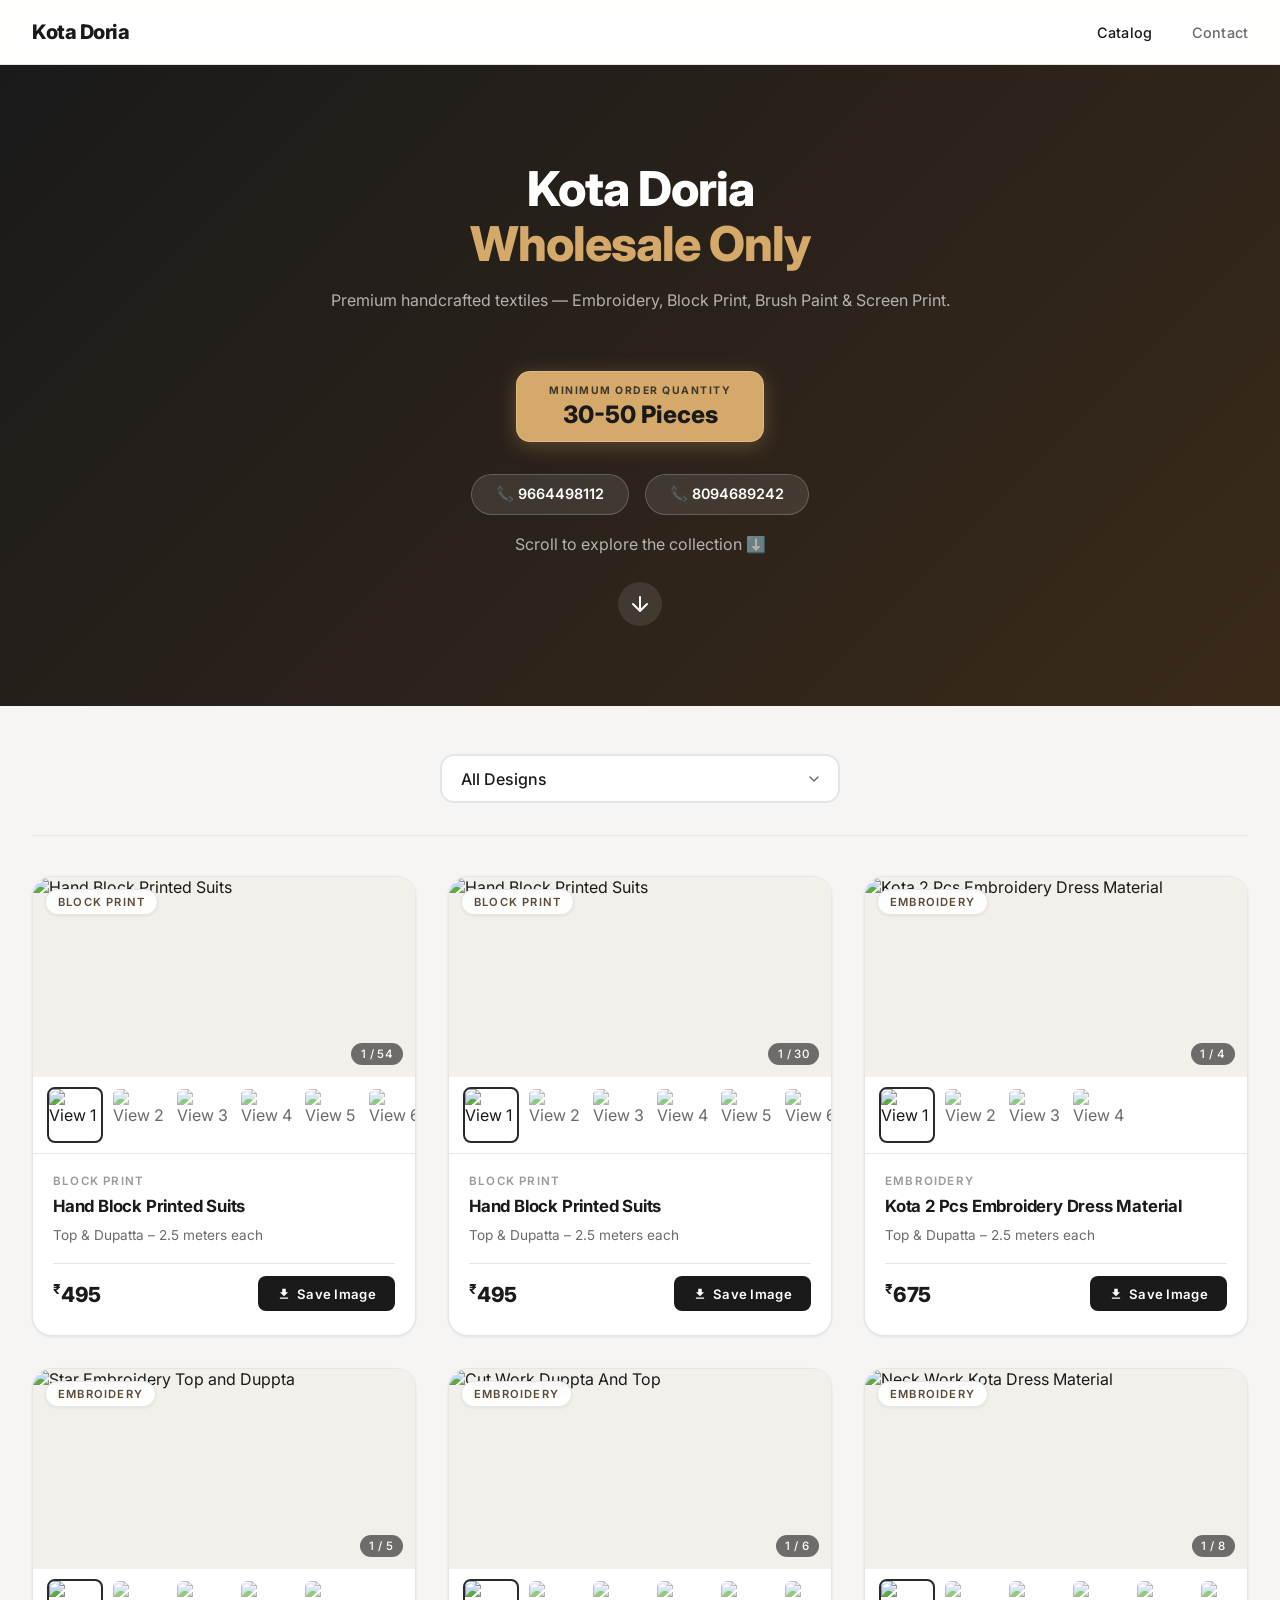
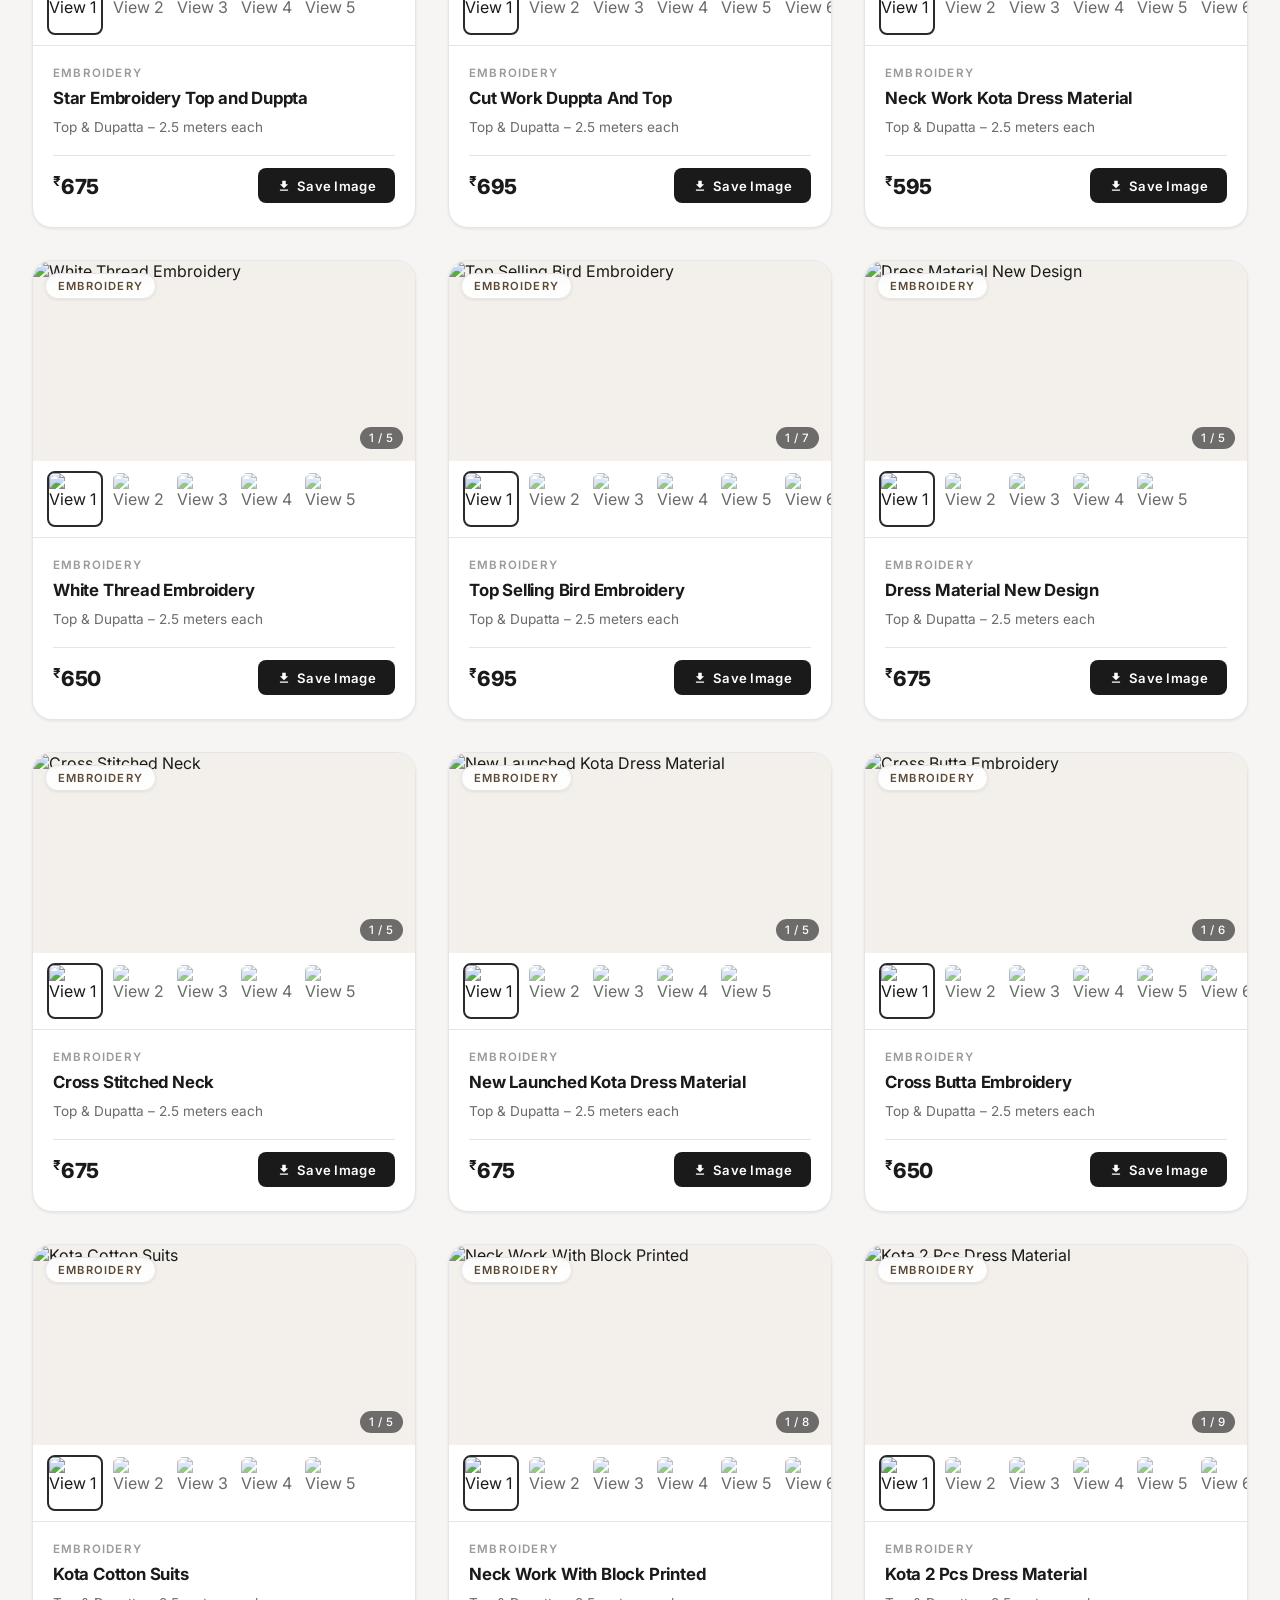
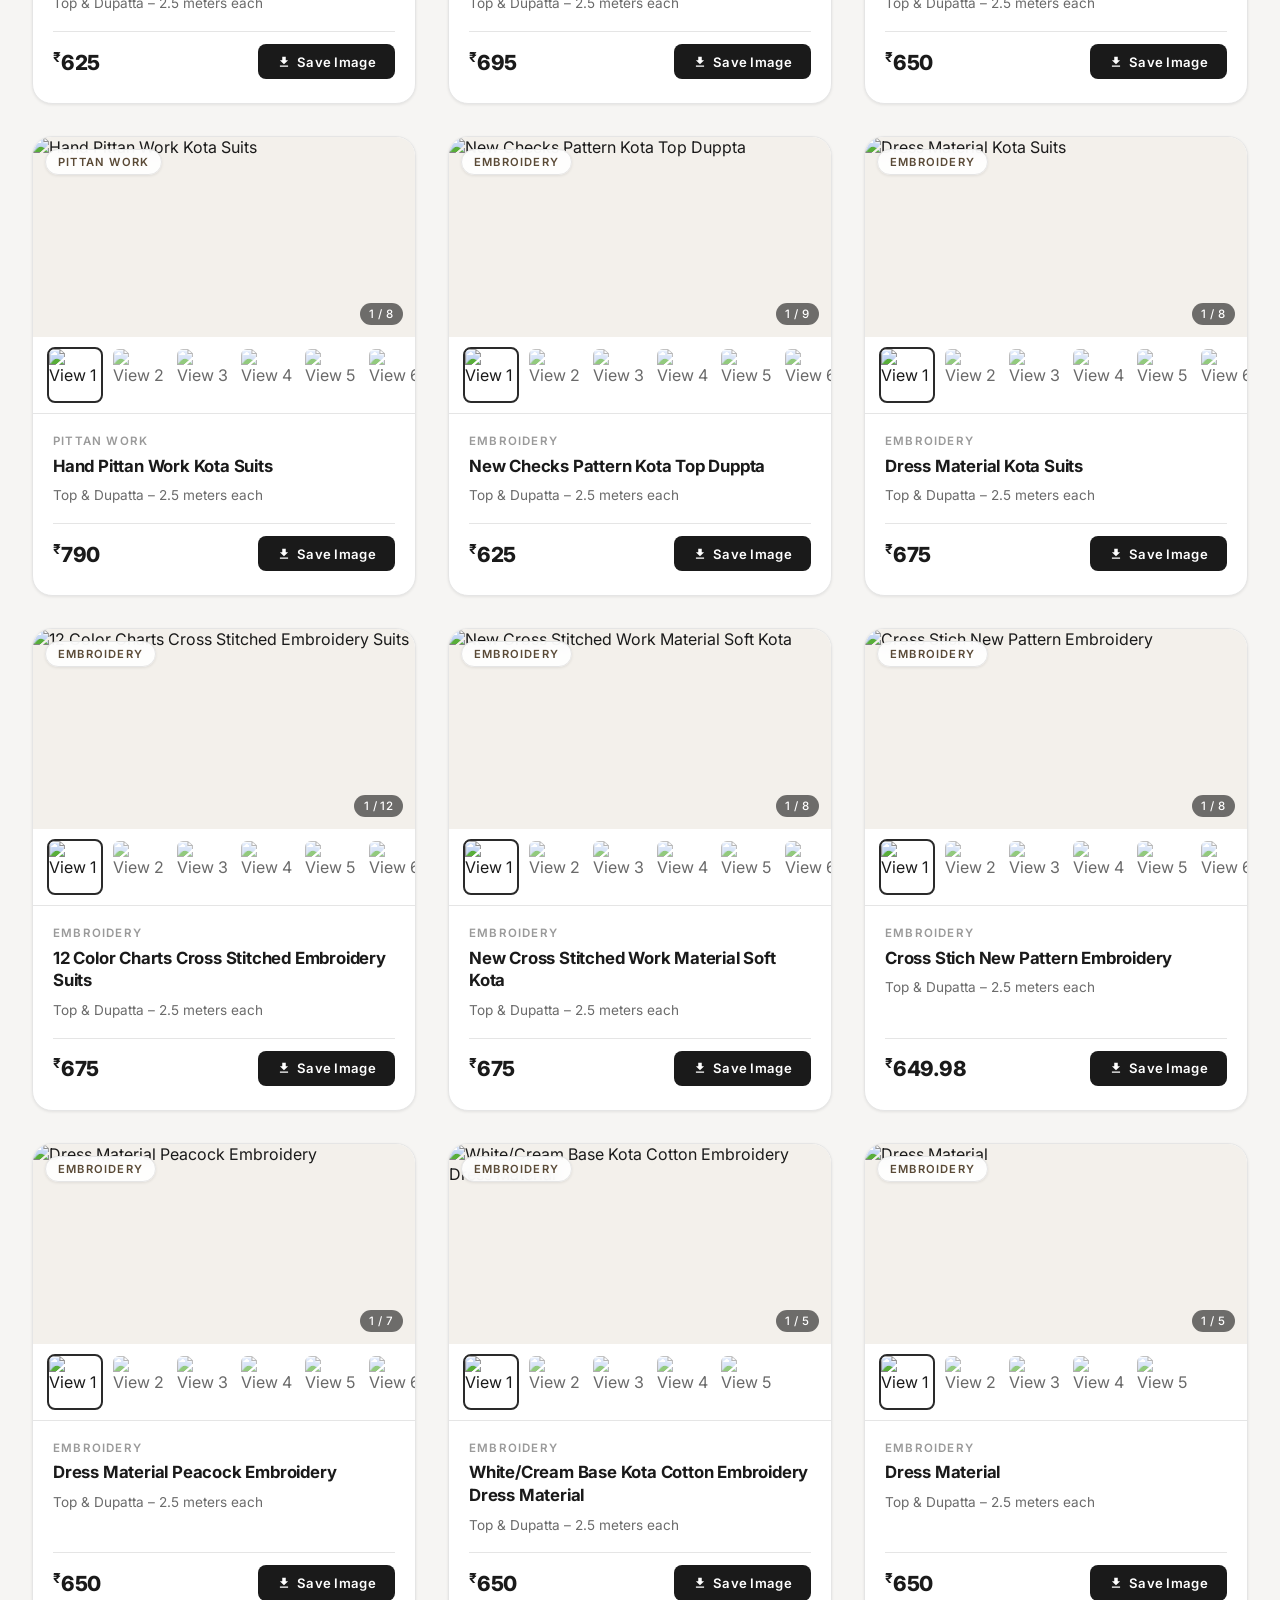
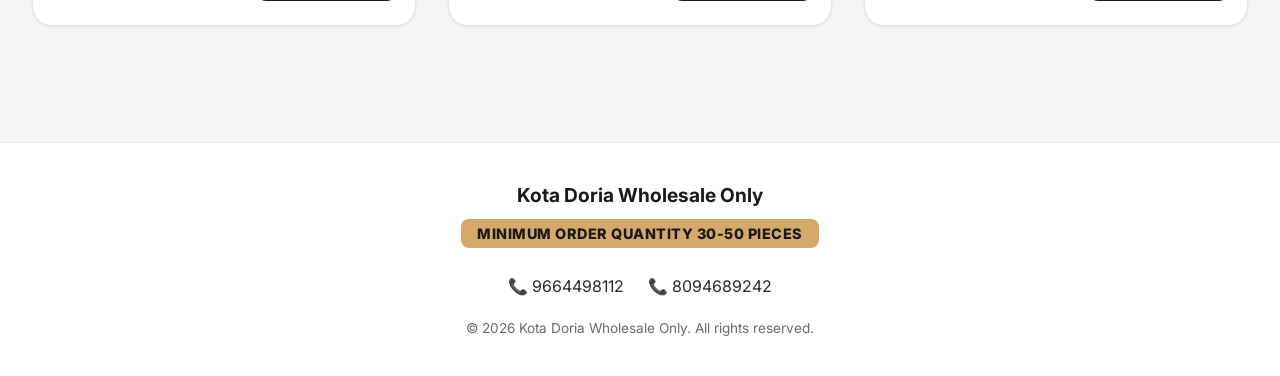
==== index.html @ 6c2c5c17 "Add files via upload" ====
<!DOCTYPE html>
<html lang="en">

<head>
    <meta charset="UTF-8">
    <meta name="viewport" content="width=device-width, initial-scale=1.0">
    <title>Kota Doria Wholesale Only | Product Catalog</title>
    <meta name="description"
        content="Kota Doria Wholesale Only — Premium textile catalog. Embroidery, Block Print, Brush Paint, Screen Print. Minimum order 30 pieces. Call 9664498112 or 8094689242.">
    <link rel="preconnect" href="https://fonts.googleapis.com">
    <link rel="preconnect" href="https://fonts.gstatic.com" crossorigin>
    <link href="https://fonts.googleapis.com/css2?family=Inter:wght@300;400;500;600;700;800&display=swap"
        rel="stylesheet">
    <link rel="stylesheet" href="styles.css">


</head>

<body>


    <nav class="glass-nav">
        <div class="nav-container">
            <h1 class="logo">Kota Doria</h1>
            <ul class="nav-links">
                <li><a href="index.html" class="active">Catalog</a></li>
                <li><a href="#contact">Contact</a></li>
            </ul>
        </div>
    </nav>

    <header class="hero">
        <div class="hero-content">
            <h2 class="hero-title">Kota Doria <span>Wholesale Only</span></h2>
            <p class="hero-subtitle">Premium handcrafted textiles — Embroidery, Block Print, Brush Paint & Screen Print.
            </p>
            <div class="moq-badge">
                <span class="moq-label">Minimum Order Quantity</span>
                <span class="moq-value">30-50 Pieces</span>
            </div>
            <div class="contact-strip">
                <a href="tel:9664498112" class="contact-btn">📞 9664498112</a>
                <a href="tel:8094689242" class="contact-btn">📞 8094689242</a>
                <p class="hero-subtitle" style="width: 100%; margin-bottom: 0;"> Scroll to explore the collection ⬇️
                </p>
            </div>
            <a href="#product-grid" class="scroll-down-arrow" aria-label="Scroll to first design">
                <svg xmlns="http://www.w3.org/2000/svg" viewBox="0 0 24 24" width="24" height="24"><path fill="none" stroke="currentColor" stroke-linecap="round" stroke-linejoin="round" stroke-width="2" d="M12 5v14M19 12l-7 7-7-7"/></svg>
            </a>
        </div>
    </header>

    <main class="catalog-section">
        <div class="filters">
            <select id="category-filter" class="category-dropdown">
                <option value="all">All Designs</option>
                <option value="embroidery">Embroidery</option>
                <option value="block-print">Block Print</option>
                <option value="brush-paint">Brush Paint</option>
                <option value="screen-print">Screen Print</option>
            </select>
        </div>

        <div id="product-grid" class="product-grid">
            <!-- Products will be injected here via JavaScript -->
        </div>
    </main>

    <footer class="glass-footer" id="contact">
        <div class="footer-contact">
            <h3 style="margin-bottom: 0.75rem; font-size: 1.2rem;">Kota Doria Wholesale Only</h3>
            <div class="footer-moq">Minimum Order Quantity 30-50 pieces</div>
            <div style="display: flex; gap: 1.5rem; justify-content: center; flex-wrap: wrap; margin-top: 0.75rem;">
                <a href="tel:9664498112" style="color: var(--accent); text-decoration: none; font-size: 1rem;">📞
                    9664498112</a>
                <a href="tel:8094689242" style="color: var(--accent); text-decoration: none; font-size: 1rem;">📞
                    8094689242</a>
            </div>
        </div>
        <p style="margin-top: 1.5rem; color: var(--text-secondary); font-size: 0.85rem;">© 2026 Kota Doria Wholesale
            Only. All rights reserved.</p>
    </footer>

    <script src="app.js"></script>
</body>

</html>
---- styles.css ----
/* ─── Google Fonts ─── */
@import url('https://fonts.googleapis.com/css2?family=Inter:wght@300;400;500;600;700;800&display=swap');

:root {
    --bg: #f6f5f3;
    --surface: #ffffff;
    --border: #e5e5e5;
    --border-dark: #d1d1d1;
    --text-primary: #1a1a1a;
    --text-secondary: #6b6b6b;
    --text-muted: #9a9a9a;
    --accent: #2a2a2a;
    --accent-hover: #111111;
    --badge-bg: #f0ede8;
    --badge-text: #5a4a36;
    --price-color: #1a1a1a;
    --cta-bg: #1a1a1a;
    --cta-text: #ffffff;
    --cta-hover: #333;
    --shadow-sm: 0 1px 3px rgba(0, 0, 0, 0.08);
    --shadow-md: 0 4px 16px rgba(0, 0, 0, 0.10);
    --shadow-lg: 0 12px 40px rgba(0, 0, 0, 0.14);
    --radius-sm: 8px;
    --radius-md: 14px;
    --radius-lg: 20px;
}

* {
    margin: 0;
    padding: 0;
    box-sizing: border-box;
}

html {
    scroll-behavior: smooth;
}

body {
    font-family: 'Inter', 'Outfit', sans-serif;
    background-color: var(--bg);
    color: var(--text-primary);
    min-height: 100vh;
    overflow-x: hidden;
}

/* ─── Navigation ─── */
.glass-nav {
    position: sticky;
    top: 0;
    z-index: 100;
    background: rgba(255, 255, 255, 0.92);
    backdrop-filter: blur(20px);
    -webkit-backdrop-filter: blur(20px);
    border-bottom: 1px solid var(--border);
    padding: 0;
}

.nav-container {
    max-width: 1280px;
    margin: 0 auto;
    padding: 0 2rem;
    display: flex;
    justify-content: space-between;
    align-items: center;
    height: 64px;
}

.logo {
    font-size: 1.25rem;
    font-weight: 800;
    letter-spacing: -0.5px;
    color: var(--text-primary);
    background: none;
    -webkit-background-clip: unset;
    background-clip: unset;
    -webkit-text-fill-color: unset;
}

.nav-links {
    list-style: none;
    display: flex;
    gap: 2.5rem;
    align-items: center;
}

.nav-links a {
    color: var(--text-secondary);
    text-decoration: none;
    font-size: 0.9rem;
    font-weight: 500;
    transition: color 0.2s;
    letter-spacing: 0.01em;
}

.nav-links a:hover,
.nav-links a.active {
    color: var(--text-primary);
}

/* ─── Hero / Banner ─── */
.hero {
    background: #1a1a1a;
    background: linear-gradient(135deg, #1a1a1a 0%, #3a2a1a 100%);
    padding: 6rem 2rem 5rem;
    text-align: center;
    min-height: 400px;
    display: flex;
    align-items: center;
    justify-content: center;
}

.hero-content {
    max-width: 680px;
    margin: 0 auto;
}

.hero-title {
    font-size: 3rem;
    font-weight: 800;
    line-height: 1.15;
    margin-bottom: 1rem;
    color: #fff;
    letter-spacing: -1px;
}

.hero-title span {
    color: #d4a96a;
    display: block;
}

.hero-subtitle {
    font-size: 1rem;
    color: rgba(255, 255, 255, 0.65);
    line-height: 1.7;
    margin-bottom: 2rem;
}

.contact-strip {
    display: flex;
    gap: 1rem;
    justify-content: center;
    flex-wrap: wrap;
    margin-top: 2rem;
}

.contact-btn {
    display: inline-flex;
    align-items: center;
    gap: 0.5rem;
    background: rgba(255, 255, 255, 0.1);
    border: 1px solid rgba(255, 255, 255, 0.2);
    color: #fff;
    padding: 0.65rem 1.5rem;
    border-radius: 30px;
    font-family: inherit;
    font-size: 0.9rem;
    font-weight: 600;
    text-decoration: none;
    transition: all 0.25s ease;
    backdrop-filter: blur(8px);
}

.contact-btn:hover {
    background: rgba(255, 255, 255, 0.2);
    transform: translateY(-2px);
}

/* ─── Scroll Down Arrow ─── */
.scroll-down-arrow {
    display: inline-flex;
    justify-content: center;
    align-items: center;
    margin-top: 1.5rem;
    color: #fff;
    width: 44px;
    height: 44px;
    border-radius: 50%;
    background: rgba(255, 255, 255, 0.1);
    backdrop-filter: blur(8px);
    transition: all 0.3s ease;
    animation: bounce 2s infinite;
}

.scroll-down-arrow:hover {
    background: rgba(255, 255, 255, 0.2);
    color: #d4a96a;
}

@keyframes bounce {
    0%, 20%, 50%, 80%, 100% { transform: translateY(0); }
    40% { transform: translateY(10px); }
    60% { transform: translateY(5px); }
}

/* ─── Catalog Section ─── */
.catalog-section {
    max-width: 1280px;
    margin: 0 auto;
    padding: 3rem 2rem 6rem;
}

/* ─── MOQ Badge ─── */
.moq-badge {
    display: inline-flex;
    flex-direction: column;
    align-items: center;
    background: #d4a96a;
    color: #1a1a1a;
    padding: 0.75rem 2rem;
    border-radius: var(--radius-md);
    margin-top: 1.5rem;
    box-shadow: 0 4px 20px rgba(212, 169, 106, 0.3);
    border: 1px solid rgba(255, 255, 255, 0.2);
}

.moq-label {
    font-size: 0.65rem;
    font-weight: 700;
    text-transform: uppercase;
    letter-spacing: 1.5px;
    opacity: 0.8;
}

.moq-value {
    font-size: 1.5rem;
    font-weight: 800;
    color: #1a1a1a;
    display: block;
    margin-top: 0.2rem;
}

/* ─── Footer MOQ Logic ─── */
.footer-moq {
    margin-bottom: 1rem;
    display: inline-block;
    background: #d4a96a;
    color: #1a1a1a;
    padding: 0.4rem 1rem;
    border-radius: 8px;
    font-weight: 800;
    font-size: 0.9rem;
    text-transform: uppercase;
    letter-spacing: 0.5px;
}

/* ─── Filters (Dropdown for modern look) ─── */
.filters {
    margin-bottom: 2.5rem;
    border-bottom: 1px solid var(--border);
    padding-bottom: 2rem;
    display: flex;
    justify-content: center;
}

.category-dropdown {
    width: 100%;
    max-width: 400px;
    padding: 0.8rem 1.2rem;
    font-family: inherit;
    font-size: 1rem;
    font-weight: 500;
    color: var(--text-primary);
    background: var(--surface);
    border: 2px solid var(--border);
    border-radius: var(--radius-md);
    cursor: pointer;
    transition: all 0.2s ease;
    appearance: none;
    background-image: url("data:image/svg+xml,%3Csvg xmlns='http://www.w3.org/2000/svg' width='24' height='24' viewBox='0 0 24 24' fill='none' stroke='%23666' stroke-width='2' stroke-linecap='round' stroke-linejoin='round'%3E%3Cpolyline points='6 9 12 15 18 9'%3E%3C/polyline%3E%3C/svg%3E");
    background-repeat: no-repeat;
    background-position: right 1rem center;
    background-size: 1rem;
}

.category-dropdown:hover,
.category-dropdown:focus {
    border-color: var(--accent);
    outline: none;
    box-shadow: var(--shadow-sm);
}

/* ─── Product Grid ─── */
.product-grid {
    display: grid;
    grid-template-columns: repeat(auto-fill, minmax(300px, 1fr));
    gap: 2rem;
    scroll-margin-top: 90px;
}

/* ─── Product Card — Shopify Style ─── */
.product-card {
    background: var(--surface);
    border-radius: var(--radius-lg);
    overflow: hidden;
    box-shadow: var(--shadow-sm);
    border: 1px solid var(--border);
    transition: box-shadow 0.3s ease, transform 0.3s ease;
    display: flex;
    flex-direction: column;
}

.product-card:hover {
    box-shadow: var(--shadow-lg);
    transform: translateY(-4px);
}

/* ─── Main Image Area ─── */
.card-img-wrapper {
    width: 100%;
    /* Remove fixed height to allow original proportions */
    height: auto;
    min-height: 200px;
    overflow: hidden;
    position: relative;
    background: #f3f0eb;
    cursor: zoom-in;
}

.card-img-wrapper:hover .main-img {
    transform: scale(1.02);
}

.main-img {
    width: 100%;
    height: auto;
    display: block;
    transition: transform 0.5s ease;
    /* Ensure image fills the width while maintaining ratio */
}

/* ─── Thumbnail Strip ─── */
.thumbnail-strip {
    display: flex;
    gap: 8px;
    padding: 10px 14px;
    background: var(--surface);
    border-bottom: 1px solid var(--border);
    overflow-x: auto;
    scrollbar-width: none;
    -ms-overflow-style: none;
}

.thumbnail-strip::-webkit-scrollbar {
    display: none;
}

.thumb-img {
    width: 56px;
    height: 56px;
    object-fit: cover;
    border-radius: var(--radius-sm);
    cursor: pointer;
    border: 2px solid transparent;
    flex-shrink: 0;
    transition: border-color 0.2s, opacity 0.2s;
    opacity: 0.65;
}

.thumb-img:hover {
    opacity: 1;
}

.thumb-img.active {
    border-color: var(--accent);
    opacity: 1;
}

/* ─── Category Badge (top-left) ─── */
.card-category-badge {
    position: absolute;
    top: 12px;
    left: 12px;
    background: rgba(255, 255, 255, 0.9);
    backdrop-filter: blur(6px);
    color: var(--badge-text);
    padding: 0.3rem 0.75rem;
    border-radius: 20px;
    font-size: 0.7rem;
    font-weight: 600;
    text-transform: uppercase;
    letter-spacing: 1.2px;
    border: 1px solid var(--border);
    box-shadow: var(--shadow-sm);
}

/* ─── Image Count Badge (bottom-right) ─── */
.img-count-badge {
    position: absolute;
    bottom: 12px;
    right: 12px;
    background: rgba(0, 0, 0, 0.55);
    color: #fff;
    padding: 0.25rem 0.6rem;
    border-radius: 20px;
    font-size: 0.72rem;
    font-weight: 500;
    pointer-events: none;
    letter-spacing: 0.04em;
}

/* ─── Card Content ─── */
.card-content {
    padding: 1.25rem 1.25rem 1.5rem;
    display: flex;
    flex-direction: column;
    flex-grow: 1;
}

.card-category-label {
    font-size: 0.72rem;
    font-weight: 600;
    letter-spacing: 1.2px;
    text-transform: uppercase;
    color: var(--text-muted);
    margin-bottom: 0.4rem;
}

.card-title {
    font-size: 1.05rem;
    font-weight: 700;
    line-height: 1.35;
    color: var(--text-primary);
    margin-bottom: 0.5rem;
    letter-spacing: -0.2px;
}

.card-desc {
    color: var(--text-secondary);
    font-size: 0.85rem;
    line-height: 1.6;
    margin-bottom: 1rem;
    flex-grow: 1;
}

/* ─── Price + Actions Row ─── */
.card-footer {
    display: flex;
    align-items: center;
    justify-content: space-between;
    gap: 0.75rem;
    margin-top: auto;
    padding-top: 0.75rem;
    border-top: 1px solid var(--border);
}

.card-price {
    font-size: 1.3rem;
    font-weight: 800;
    color: var(--price-color);
    letter-spacing: -0.5px;
}

.card-price sup {
    font-size: 0.85rem;
    font-weight: 700;
    vertical-align: super;
    letter-spacing: 0;
}

.save-btn {
    display: inline-flex;
    align-items: center;
    gap: 0.4rem;
    background: var(--cta-bg);
    border: none;
    color: var(--cta-text);
    padding: 0.6rem 1.2rem;
    border-radius: var(--radius-sm);
    font-family: inherit;
    font-size: 0.82rem;
    font-weight: 600;
    cursor: pointer;
    text-decoration: none;
    transition: background 0.2s ease, transform 0.15s ease;
    letter-spacing: 0.02em;
    white-space: nowrap;
}

.save-btn:hover {
    background: var(--cta-hover);
    transform: translateY(-1px);
}

.save-btn svg {
    width: 14px;
    height: 14px;
    fill: currentColor;
    flex-shrink: 0;
}

/* ─── Blob BG (hidden in new design) ─── */
.blob-bg {
    display: none;
}

/* ─── Footer ─── */
.glass-footer {
    text-align: center;
    padding: 2.5rem 2rem;
    border-top: 1px solid var(--border);
    background: var(--surface);
    color: var(--text-secondary);
    font-size: 0.88rem;
}

.footer-contact h3 {
    color: var(--text-primary);
}

.footer-contact a {
    color: var(--accent);
}

/* ─── Slide Arrows ─── */
.slide-arrow {
    position: absolute;
    top: 50%;
    transform: translateY(-50%);
    background: rgba(255, 255, 255, 0.85);
    border: none;
    width: 32px;
    height: 32px;
    border-radius: 50%;
    display: flex;
    align-items: center;
    justify-content: center;
    cursor: pointer;
    box-shadow: 0 2px 8px rgba(0, 0, 0, 0.15);
    opacity: 0;
    transition: opacity 0.2s, background 0.2s, transform 0.2s;
    color: var(--text-primary);
    z-index: 10;
}

.card-img-wrapper:hover .slide-arrow {
    opacity: 1;
}

.slide-arrow svg {
    width: 18px;
    height: 18px;
}

.slide-arrow:hover {
    background: #fff;
    transform: translateY(-50%) scale(1.1);
}

.prev-arrow {
    left: 8px;
}

.next-arrow {
    right: 8px;
}

/* Lightbox Arrows */
.lightbox-arrow {
    position: absolute;
    top: 50%;
    transform: translateY(-50%);
    background: rgba(255, 255, 255, 0.15);
    border: 1px solid rgba(255, 255, 255, 0.2);
    color: white;
    width: 48px;
    height: 48px;
    border-radius: 50%;
    display: flex;
    align-items: center;
    justify-content: center;
    cursor: pointer;
    transition: background 0.2s;
    z-index: 10000;
}

.lightbox-arrow:hover {
    background: rgba(255, 255, 255, 0.3);
}

.lightbox-arrow svg {
    width: 28px;
    height: 28px;
}

.lightbox-prev {
    left: 1.5rem;
}

.lightbox-next {
    right: 1.5rem;
}

/* ─── Lightbox ─── */
.lightbox-overlay {
    display: none;
    position: fixed;
    inset: 0;
    background: rgba(0, 0, 0, 0.88);
    z-index: 9999;
    align-items: center;
    justify-content: center;
    animation: fadeIn 0.2s ease;
    cursor: zoom-out;
}

.lightbox-overlay.open {
    display: flex;
}

.lightbox-img {
    max-width: 90vw;
    max-height: 90vh;
    object-fit: contain;
    border-radius: var(--radius-md);
    box-shadow: 0 20px 60px rgba(0, 0, 0, 0.5);
}

.lightbox-close {
    position: absolute;
    top: 1.5rem;
    right: 1.5rem;
    background: rgba(255, 255, 255, 0.15);
    border: 1px solid rgba(255, 255, 255, 0.2);
    color: white;
    width: 40px;
    height: 40px;
    border-radius: 50%;
    display: flex;
    align-items: center;
    justify-content: center;
    cursor: pointer;
    font-size: 1.2rem;
    transition: background 0.2s;
    z-index: 10000;
}

.lightbox-close:hover {
    background: rgba(255, 255, 255, 0.3);
}

@keyframes fadeIn {
    from {
        opacity: 0;
    }

    to {
        opacity: 1;
    }
}

/* ─── Responsive ─── */
@media (max-width: 768px) {
    .slide-arrow {
        opacity: 0.8; /* Always visible on mobile */
    }
    .lightbox-prev { left: 0.5rem; }
    .lightbox-next { right: 0.5rem; }
    .lightbox-arrow { width: 40px; height: 40px; }
    .lightbox-arrow svg { width: 24px; height: 24px; }

    .hero-title {
        font-size: 2.1rem;
    }

    .filters {
        justify-content: center;
    }

    .product-grid {
        grid-template-columns: repeat(auto-fill, minmax(260px, 1fr));
        gap: 1.25rem;
    }

    .card-img-wrapper {
        height: auto;
    }

    .nav-links {
        display: flex;
        gap: 1.2rem;
    }

    .nav-links li:not(:last-child):not(:nth-last-child(2)) {
        display: none;
        /* Hide 'Catalog' and long links on small mobile if needed */
    }

    .nav-links a {
        font-size: 0.8rem;
    }

    .card-footer {
        flex-direction: column;
        align-items: flex-start;
    }

    .save-btn {
        width: 100%;
        justify-content: center;
    }
}

@media (max-width: 480px) {
    .product-grid {
        grid-template-columns: 1fr;
    }

    .card-img-wrapper {
        height: auto;
    }
}

/* ─── Admin panel overrides ─── */
.card-header {
    display: flex;
    justify-content: space-between;
    align-items: flex-start;
    margin-bottom: 0.5rem;
}

/* ─── Entrance Animation ─── */
@keyframes cardIn {
    from {
        opacity: 0;
        transform: translateY(24px);
    }

    to {
        opacity: 1;
        transform: translateY(0);
    }
}

.card-animate {
    animation: cardIn 0.4s ease both;
}

/* ─── Skeleton Loader ─── */
.skeleton {
    background: linear-gradient(90deg, #ececec 25%, #f5f5f5 50%, #ececec 75%);
    background-size: 200% 100%;
    animation: skeleton-loading 1.5s infinite linear;
}

@keyframes skeleton-loading {
    from {
        background-position: 200% 0;
    }

    to {
        background-position: -200% 0;
    }
}

.skeleton-card {
    height: 450px;
    border-radius: var(--radius-lg);
    background: var(--surface);
    border: 1px solid var(--border);
    display: flex;
    flex-direction: column;
}

.skeleton-img {
    height: 260px;
    border-radius: var(--radius-lg) var(--radius-lg) 0 0;
}

.skeleton-text {
    height: 1.2rem;
    margin: 1rem 1.25rem 0.5rem;
    border-radius: 4px;
    width: 60%;
}

.skeleton-desc {
    height: 0.8rem;
    margin: 0 1.25rem;
    border-radius: 4px;
    width: 85%;
}

.skeleton-price {
    height: 2rem;
    margin: auto 1.25rem 1.5rem;
    border-radius: 8px;
    width: 40%;
}
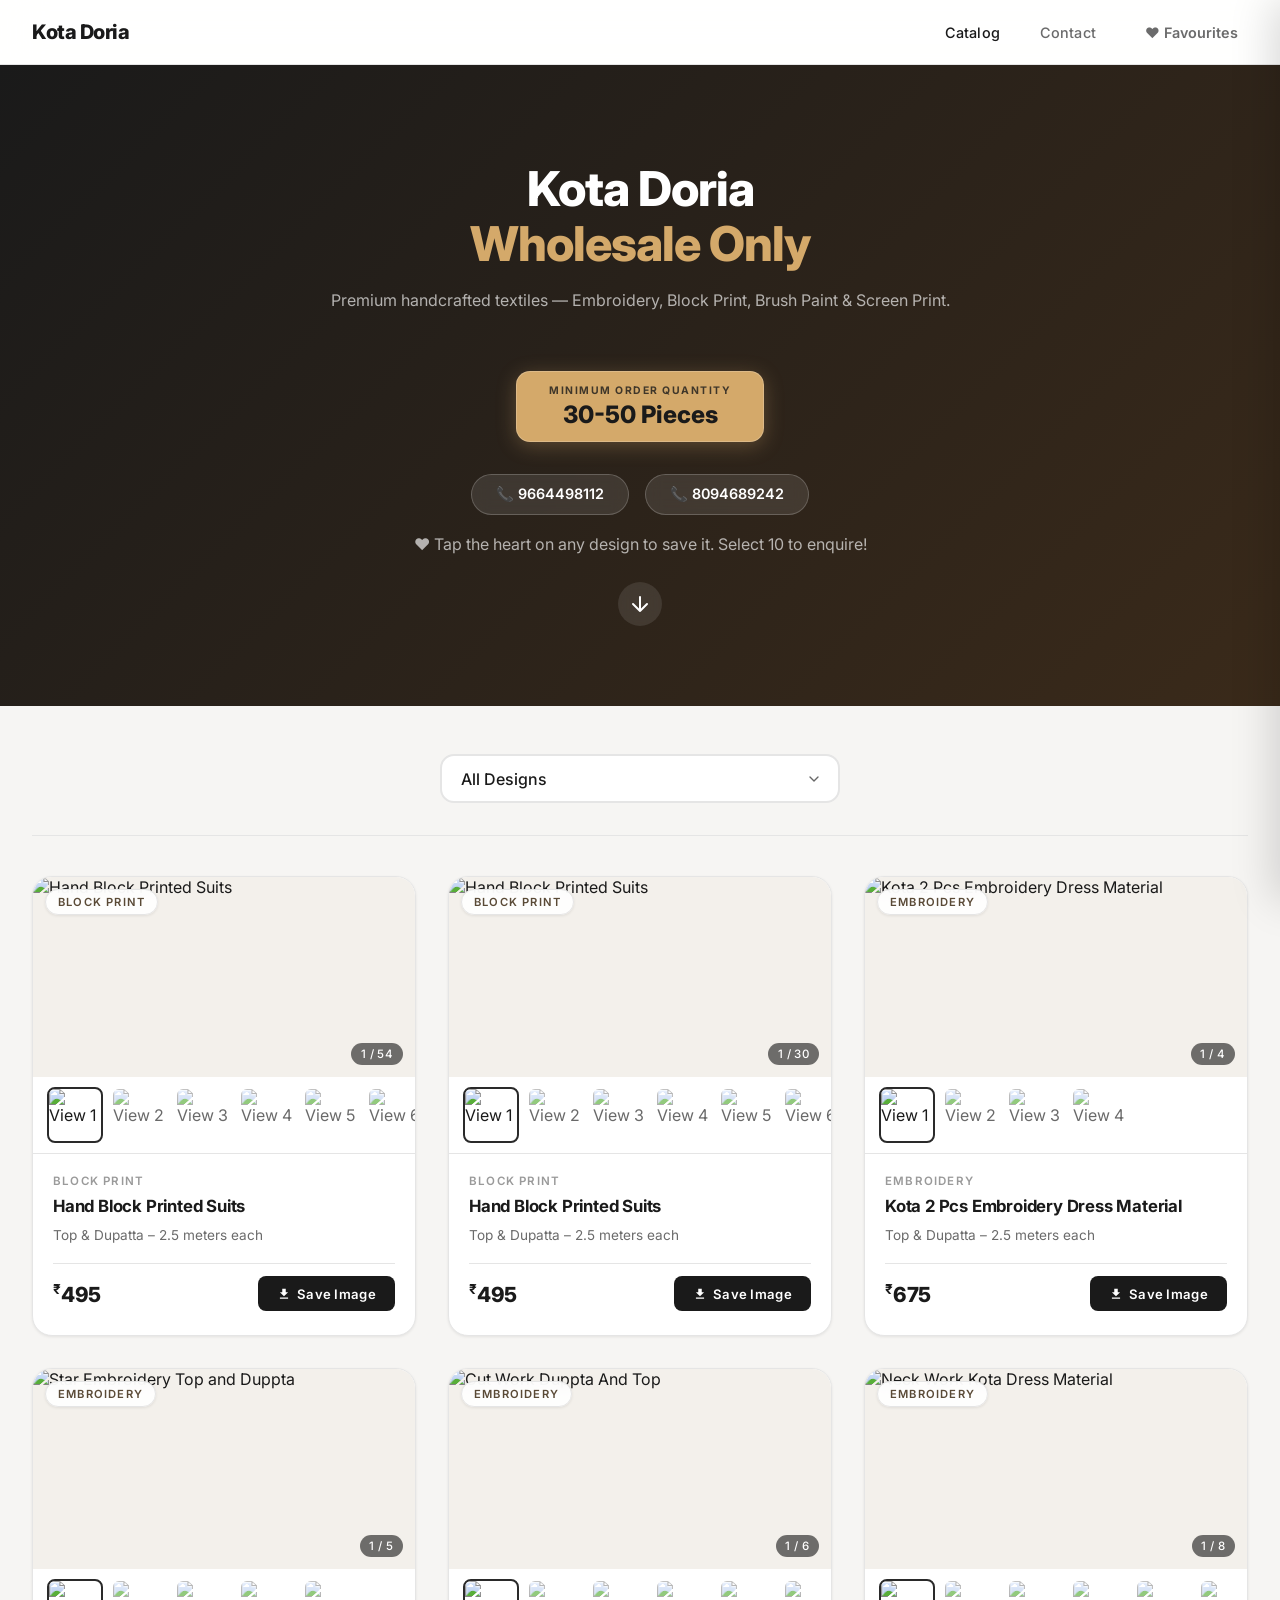
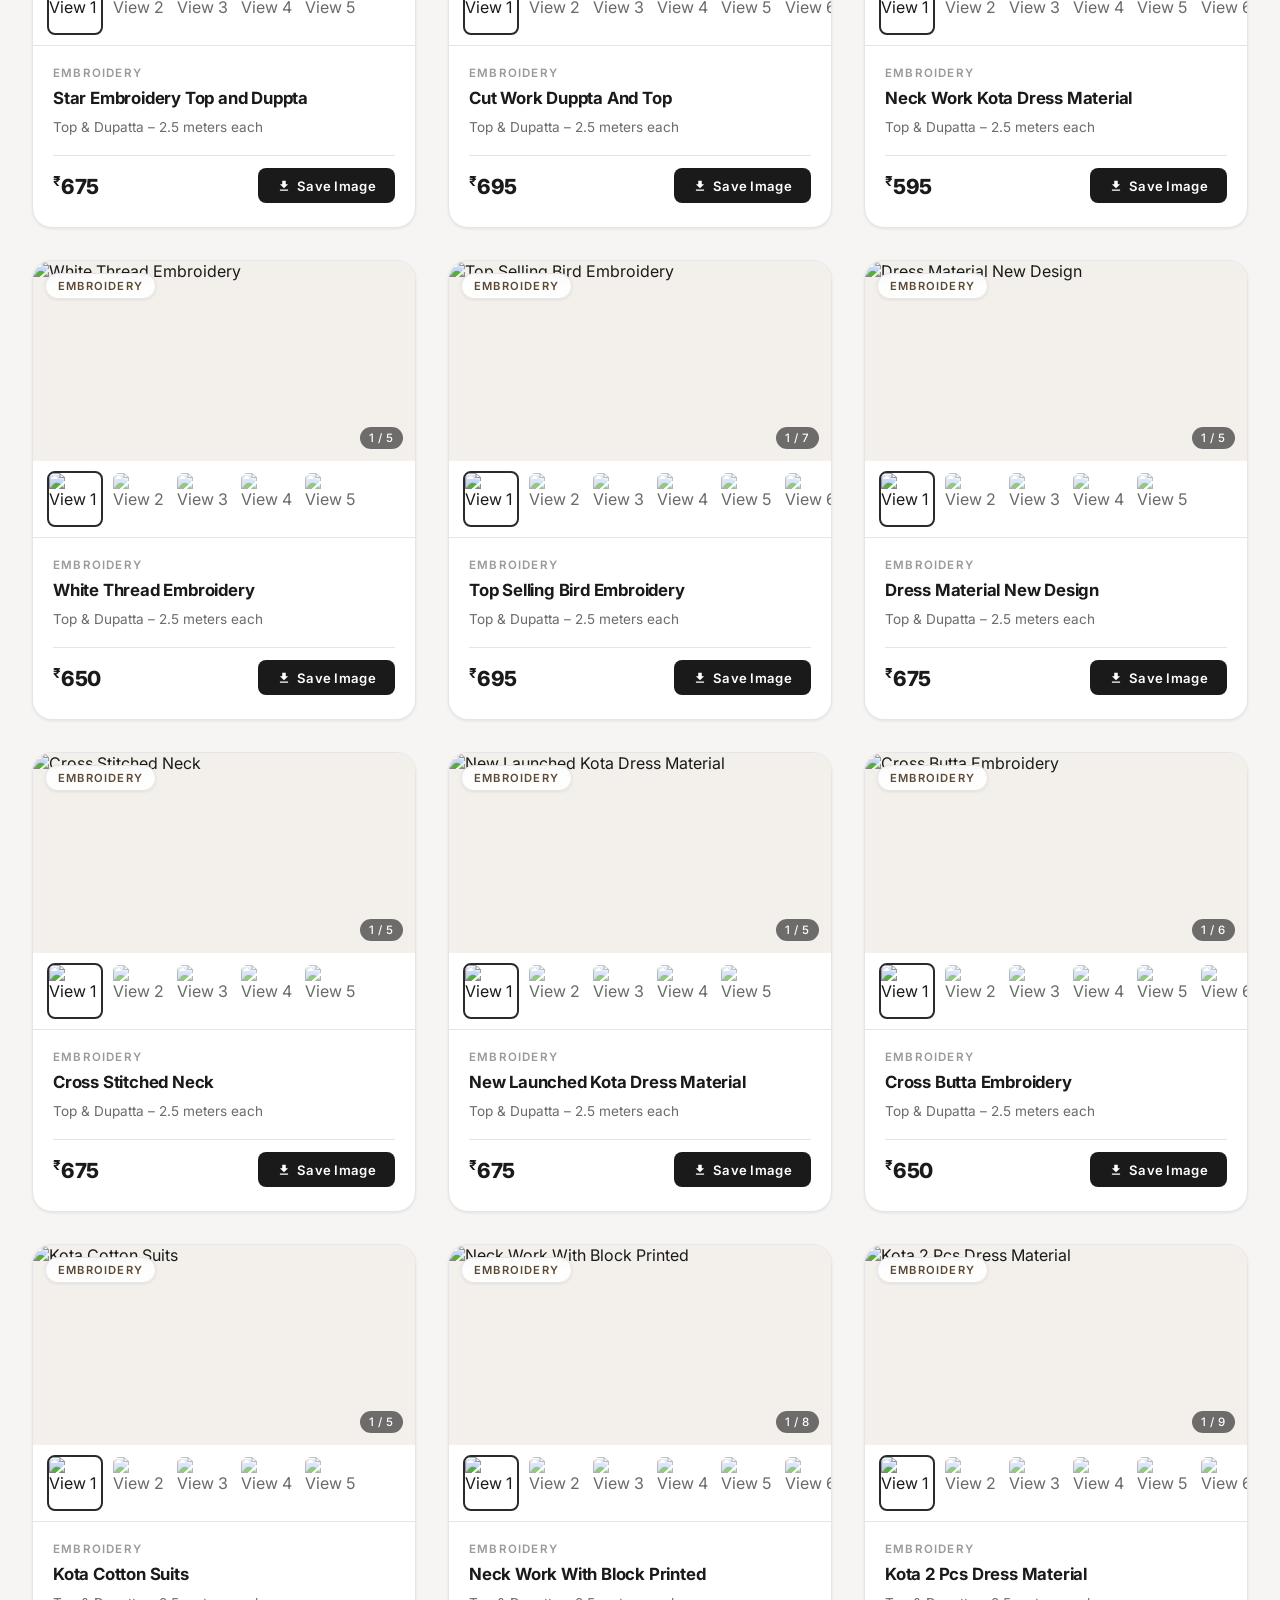
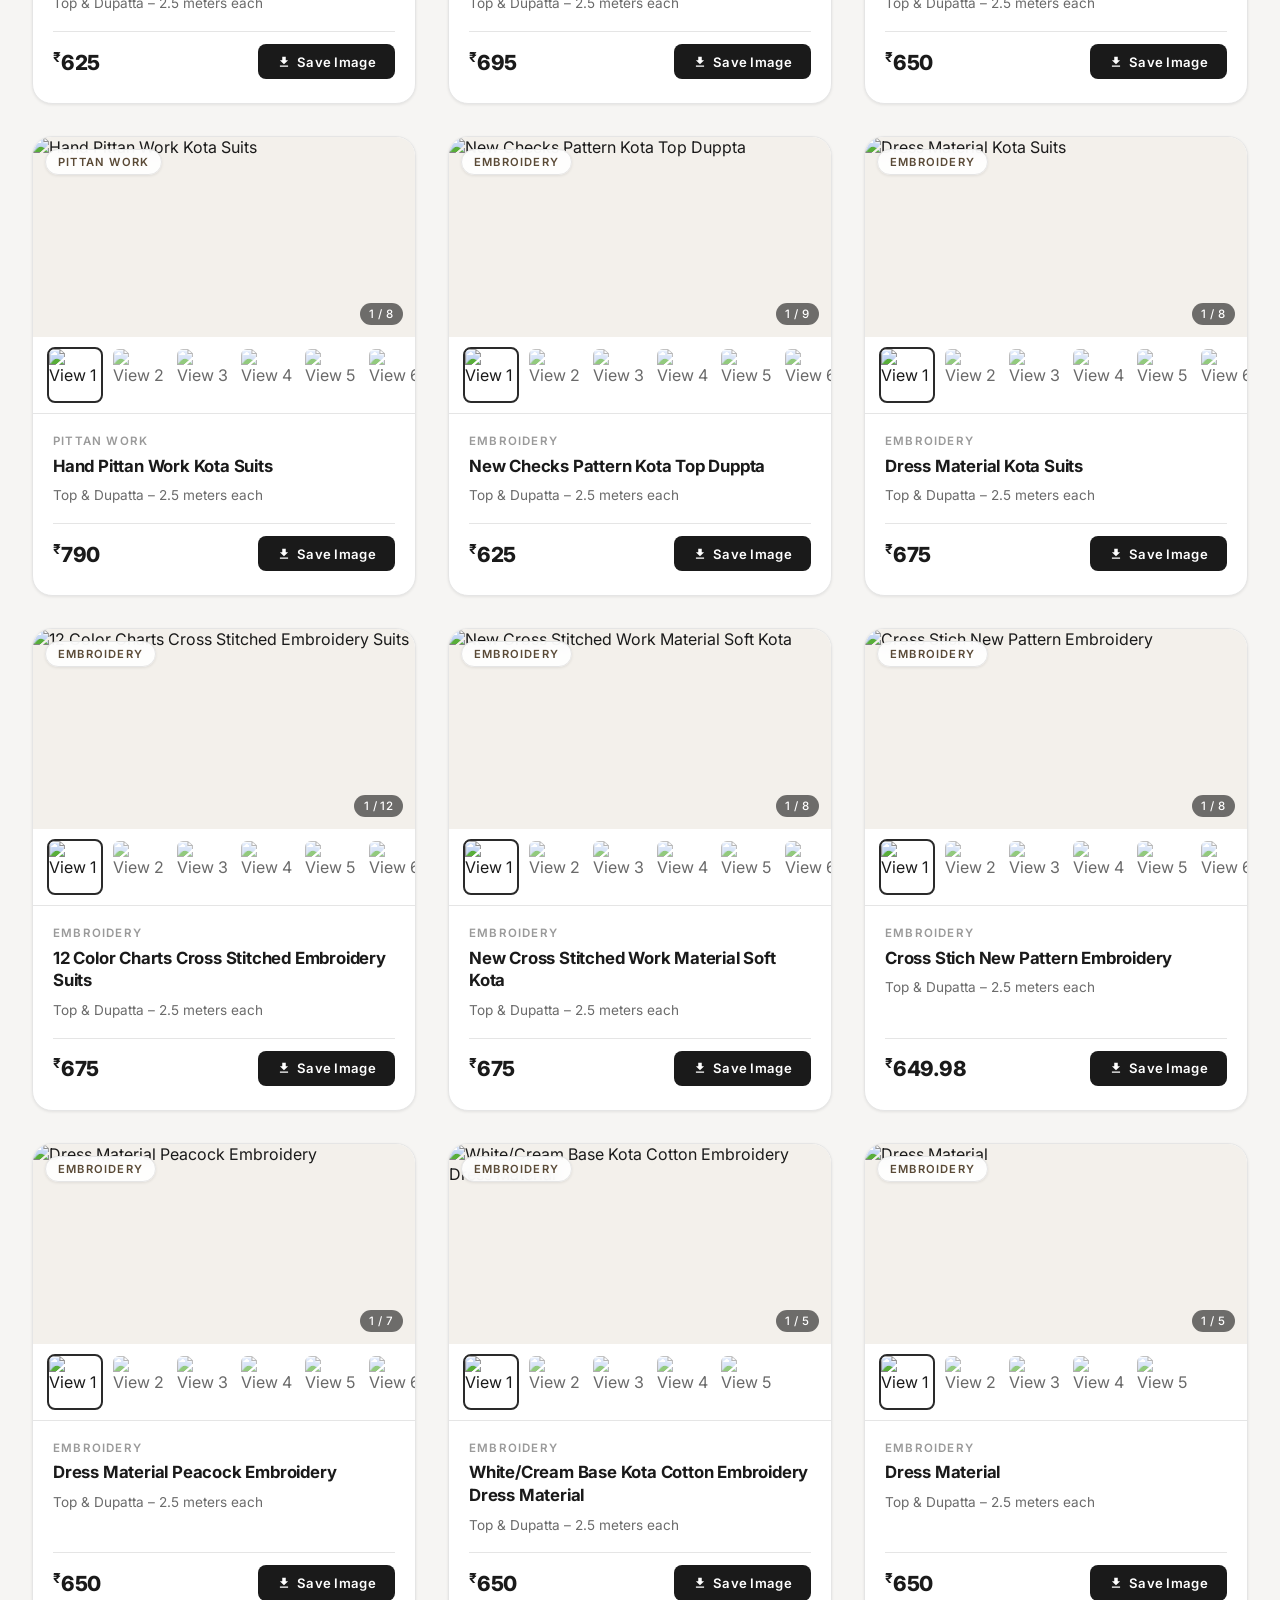
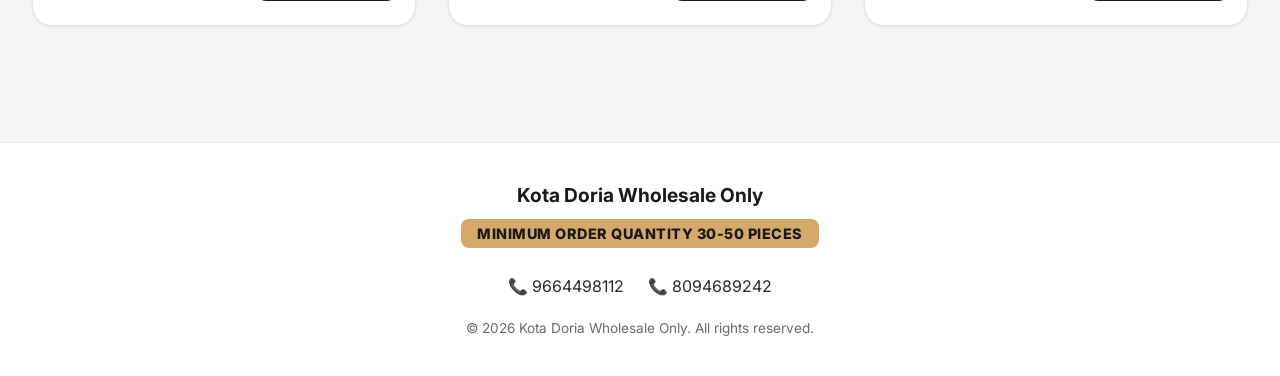
==== commit c592800c: "Update index.html" ====
--- a/index.html
+++ b/index.html
@@ -1,23 +1,222 @@
 <!DOCTYPE html>
 <html lang="en">
-
 <head>
     <meta charset="UTF-8">
     <meta name="viewport" content="width=device-width, initial-scale=1.0">
     <title>Kota Doria Wholesale Only | Product Catalog</title>
-    <meta name="description"
-        content="Kota Doria Wholesale Only — Premium textile catalog. Embroidery, Block Print, Brush Paint, Screen Print. Minimum order 30 pieces. Call 9664498112 or 8094689242.">
+    <meta name="description" content="Kota Doria Wholesale Only — Premium textile catalog. Embroidery, Block Print, Brush Paint, Screen Print. Minimum order 30 pieces. Call 9664498112 or 8094689242.">
     <link rel="preconnect" href="https://fonts.googleapis.com">
     <link rel="preconnect" href="https://fonts.gstatic.com" crossorigin>
-    <link href="https://fonts.googleapis.com/css2?family=Inter:wght@300;400;500;600;700;800&display=swap"
-        rel="stylesheet">
+    <link href="https://fonts.googleapis.com/css2?family=Inter:wght@300;400;500;600;700;800&display=swap" rel="stylesheet">
     <link rel="stylesheet" href="styles.css">
-
-
+    <style>
+        /* ══════ HEART BUTTON ══════ */
+        .heart-btn {
+            position: absolute;
+            top: 10px; right: 10px;
+            width: 36px; height: 36px;
+            border-radius: 50%;
+            background: rgba(255,255,255,0.92);
+            border: none;
+            cursor: pointer;
+            display: flex; align-items: center; justify-content: center;
+            font-size: 1.1rem;
+            box-shadow: 0 2px 8px rgba(0,0,0,0.12);
+            transition: transform 0.2s, background 0.2s;
+            z-index: 10;
+            line-height: 1;
+        }
+        .heart-btn:hover { transform: scale(1.15); background: #fff; }
+        .heart-btn.faved { background: #fff0f3; }
+        .heart-btn .hic { transition: transform 0.3s cubic-bezier(.36,.07,.19,.97); display:block; }
+        .heart-btn.faved .hic { animation: heartPop 0.35s ease; }
+        @keyframes heartPop {
+            0%   { transform: scale(1); }
+            40%  { transform: scale(1.45); }
+            70%  { transform: scale(0.88); }
+            100% { transform: scale(1); }
+        }
+
+        /* ══════ FAV COUNTER PILL ══════ */
+        .fav-nav-btn {
+            position: relative;
+            background: none; border: none; cursor: pointer;
+            display: flex; align-items: center; gap: 0.35rem;
+            font-family: inherit; font-size: 0.9rem; font-weight: 600;
+            color: var(--text-secondary); padding: 0.3rem 0.6rem;
+            border-radius: 20px; transition: color 0.2s, background 0.2s;
+        }
+        .fav-nav-btn:hover { color: #e11d48; background: rgba(225,29,72,0.07); }
+        .fav-counter {
+            background: #e11d48; color: #fff;
+            font-size: 0.65rem; font-weight: 800;
+            min-width: 18px; height: 18px;
+            border-radius: 10px; padding: 0 4px;
+            display: none; align-items: center; justify-content: center;
+        }
+        .fav-counter.visible { display: flex; }
+
+        /* ══════ FAV DRAWER ══════ */
+        .fav-overlay {
+            display: none; position: fixed; inset: 0;
+            background: rgba(0,0,0,0.45); z-index: 900;
+            animation: fadeIn 0.2s ease;
+        }
+        .fav-overlay.open { display: block; }
+        .fav-drawer {
+            position: fixed; top: 0; right: -420px; bottom: 0;
+            width: min(420px, 100vw);
+            background: #fff; z-index: 901;
+            display: flex; flex-direction: column;
+            box-shadow: -8px 0 40px rgba(0,0,0,0.15);
+            transition: right 0.35s cubic-bezier(0.22,1,0.36,1);
+        }
+        .fav-drawer.open { right: 0; }
+        .drawer-head {
+            padding: 1.25rem 1.5rem;
+            border-bottom: 1px solid var(--border);
+            display: flex; align-items: center; justify-content: space-between;
+            background: #fff; flex-shrink: 0;
+        }
+        .drawer-head h2 { font-size: 1.1rem; font-weight: 800; display:flex; align-items:center; gap:.5rem; }
+        .drawer-close {
+            background: none; border: none; font-size: 1.3rem; cursor: pointer;
+            color: var(--text-secondary); width: 32px; height: 32px;
+            border-radius: 50%; display: grid; place-items: center;
+            transition: background 0.2s;
+        }
+        .drawer-close:hover { background: #f3f3f3; }
+        .drawer-body { flex: 1; overflow-y: auto; padding: 1rem 1.25rem; }
+        .drawer-empty { text-align: center; padding: 4rem 1rem; color: var(--text-muted); }
+        .drawer-empty .de-ico { font-size: 2.5rem; margin-bottom: 0.75rem; opacity: 0.4; }
+
+        /* Fav item row */
+        .fav-item {
+            display: flex; gap: 0.85rem; align-items: flex-start;
+            padding: 0.85rem 0; border-bottom: 1px solid var(--border);
+        }
+        .fav-item:last-child { border-bottom: none; }
+        .fav-thumb {
+            width: 64px; height: 64px; border-radius: 8px;
+            object-fit: cover; border: 1px solid var(--border); flex-shrink: 0;
+        }
+        .fav-info { flex: 1; min-width: 0; }
+        .fav-name { font-size: 0.88rem; font-weight: 700; line-height: 1.3; margin-bottom: 0.2rem; white-space: nowrap; overflow: hidden; text-overflow: ellipsis; }
+        .fav-cat  { font-size: 0.72rem; color: var(--text-muted); text-transform: uppercase; letter-spacing: 0.8px; margin-bottom: 0.15rem; }
+        .fav-price { font-size: 0.9rem; font-weight: 800; color: var(--text-primary); }
+        .fav-remove {
+            background: none; border: none; font-size: 1rem; cursor: pointer;
+            color: var(--text-muted); padding: 0.25rem;
+            transition: color 0.2s; flex-shrink: 0;
+        }
+        .fav-remove:hover { color: #e11d48; }
+
+        /* Progress bar inside drawer */
+        .fav-progress-wrap {
+            padding: 1rem 1.25rem;
+            border-top: 1px solid var(--border);
+            background: #fafafa; flex-shrink: 0;
+        }
+        .fav-prog-label {
+            display: flex; justify-content: space-between;
+            font-size: 0.8rem; color: var(--text-secondary); margin-bottom: 0.5rem; font-weight: 600;
+        }
+        .fav-prog-bg { height: 6px; background: #eee; border-radius: 6px; overflow: hidden; }
+        .fav-prog-fill { height: 100%; border-radius: 6px; background: linear-gradient(90deg,#e11d48,#f43f5e); transition: width 0.4s; }
+
+        .drawer-foot {
+            padding: 1rem 1.25rem;
+            border-top: 1px solid var(--border);
+            background: #fff; flex-shrink: 0;
+            display: flex; flex-direction: column; gap: 0.65rem;
+        }
+        .btn-order {
+            width: 100%; padding: 0.9rem;
+            background: #1a1a1a; color: #fff;
+            border: none; border-radius: 10px;
+            font-family: inherit; font-size: 0.95rem; font-weight: 700;
+            cursor: pointer; transition: background 0.2s, transform 0.15s;
+            display: flex; align-items: center; justify-content: center; gap: 0.5rem;
+        }
+        .btn-order:hover:not(:disabled) { background: #333; transform: translateY(-1px); }
+        .btn-order:disabled { opacity: 0.4; cursor: not-allowed; transform: none; }
+        .btn-clear {
+            width: 100%; padding: 0.6rem;
+            background: none; border: 1px solid var(--border);
+            border-radius: 10px; font-family: inherit; font-size: 0.85rem;
+            font-weight: 600; color: var(--text-secondary); cursor: pointer;
+            transition: all 0.2s;
+        }
+        .btn-clear:hover { border-color: #e11d48; color: #e11d48; background: rgba(225,29,72,0.04); }
+
+        /* ══════ ORDER MODAL ══════ */
+        .order-overlay {
+            display: none; position: fixed; inset: 0;
+            background: rgba(0,0,0,0.55); z-index: 1100;
+            align-items: center; justify-content: center;
+            backdrop-filter: blur(6px); padding: 1rem;
+        }
+        .order-overlay.open { display: flex; animation: fadeIn 0.2s ease; }
+        .order-modal {
+            background: #fff; border-radius: 20px;
+            width: 100%; max-width: 480px;
+            padding: 2rem; box-shadow: 0 20px 60px rgba(0,0,0,0.2);
+            animation: slideUp 0.3s ease;
+        }
+        @keyframes slideUp { from{transform:translateY(20px);opacity:0} to{transform:translateY(0);opacity:1} }
+        .order-modal h2 { font-size: 1.4rem; font-weight: 800; margin-bottom: 0.5rem; }
+        .order-modal p.sub { color: var(--text-secondary); font-size: 0.88rem; margin-bottom: 1.5rem; }
+        .om-summary {
+            background: #f8f7f5; border-radius: 12px; padding: 1rem;
+            margin-bottom: 1.5rem; max-height: 160px; overflow-y: auto;
+        }
+        .om-summary-item { font-size: 0.82rem; color: var(--text-secondary); padding: 0.2rem 0; display:flex; gap:.4rem; align-items:center; }
+        .om-summary-item::before { content:'•'; color:#d4a96a; font-weight:800; }
+        .om-field { margin-bottom: 1rem; }
+        .om-field label { display: block; font-size:0.8rem; font-weight:600; color:var(--text-secondary); margin-bottom: 0.4rem; }
+        .om-field input {
+            width: 100%; padding: 0.8rem 1rem;
+            border: 2px solid var(--border); border-radius: 10px;
+            font-family: inherit; font-size: 0.95rem;
+            transition: border-color 0.2s;
+        }
+        .om-field input:focus { outline: none; border-color: #1a1a1a; }
+        .om-actions { display: flex; gap: 0.75rem; margin-top: 1.5rem; }
+        .om-submit {
+            flex: 1; padding: 0.9rem;
+            background: #1a1a1a; color: #fff;
+            border: none; border-radius: 10px;
+            font-family: inherit; font-size: 0.95rem; font-weight: 700;
+            cursor: pointer; transition: background 0.2s;
+        }
+        .om-submit:hover { background: #333; }
+        .om-cancel {
+            padding: 0.9rem 1.25rem;
+            background: none; border: 2px solid var(--border);
+            border-radius: 10px; font-family: inherit;
+            font-size: 0.95rem; font-weight: 600;
+            color: var(--text-secondary); cursor: pointer; transition: all 0.2s;
+        }
+        .om-cancel:hover { border-color: #999; }
+
+        /* ══════ SUCCESS TOAST ══════ */
+        .success-toast {
+            display: none; position: fixed; bottom: 2rem; left: 50%;
+            transform: translateX(-50%);
+            background: #1a1a1a; color: #fff;
+            padding: 0.85rem 1.5rem; border-radius: 12px;
+            font-size: 0.9rem; font-weight: 600;
+            box-shadow: 0 8px 28px rgba(0,0,0,0.25); z-index: 2000;
+            animation: slideUp 0.3s ease;
+            white-space: nowrap;
+        }
+        .success-toast.show { display: block; }
+
+        /* ══════ SELECTION INDICATOR on card ══════ */
+        .product-card.faved-card { outline: 2.5px solid #e11d48; outline-offset: 2px; }
+    </style>
 </head>
-
 <body>
-
 
     <nav class="glass-nav">
         <div class="nav-container">
@@ -25,6 +224,12 @@
             <ul class="nav-links">
                 <li><a href="index.html" class="active">Catalog</a></li>
                 <li><a href="#contact">Contact</a></li>
+                <li>
+                    <button class="fav-nav-btn" id="fav-nav-btn" title="My Favourites">
+                        ❤️ Favourites
+                        <span class="fav-counter" id="fav-counter">0</span>
+                    </button>
+                </li>
             </ul>
         </div>
     </nav>
@@ -32,8 +237,7 @@
     <header class="hero">
         <div class="hero-content">
             <h2 class="hero-title">Kota Doria <span>Wholesale Only</span></h2>
-            <p class="hero-subtitle">Premium handcrafted textiles — Embroidery, Block Print, Brush Paint & Screen Print.
-            </p>
+            <p class="hero-subtitle">Premium handcrafted textiles — Embroidery, Block Print, Brush Paint &amp; Screen Print.</p>
             <div class="moq-badge">
                 <span class="moq-label">Minimum Order Quantity</span>
                 <span class="moq-value">30-50 Pieces</span>
@@ -41,8 +245,7 @@
             <div class="contact-strip">
                 <a href="tel:9664498112" class="contact-btn">📞 9664498112</a>
                 <a href="tel:8094689242" class="contact-btn">📞 8094689242</a>
-                <p class="hero-subtitle" style="width: 100%; margin-bottom: 0;"> Scroll to explore the collection ⬇️
-                </p>
+                <p class="hero-subtitle" style="width:100%;margin-bottom:0;">❤️ Tap the heart on any design to save it. Select 10 to enquire!</p>
             </div>
             <a href="#product-grid" class="scroll-down-arrow" aria-label="Scroll to first design">
                 <svg xmlns="http://www.w3.org/2000/svg" viewBox="0 0 24 24" width="24" height="24"><path fill="none" stroke="currentColor" stroke-linecap="round" stroke-linejoin="round" stroke-width="2" d="M12 5v14M19 12l-7 7-7-7"/></svg>
@@ -54,34 +257,75 @@
         <div class="filters">
             <select id="category-filter" class="category-dropdown">
                 <option value="all">All Designs</option>
-                <option value="embroidery">Embroidery</option>
-                <option value="block-print">Block Print</option>
-                <option value="brush-paint">Brush Paint</option>
-                <option value="screen-print">Screen Print</option>
             </select>
         </div>
-
-        <div id="product-grid" class="product-grid">
-            <!-- Products will be injected here via JavaScript -->
-        </div>
+        <div id="product-grid" class="product-grid"></div>
     </main>
 
     <footer class="glass-footer" id="contact">
         <div class="footer-contact">
-            <h3 style="margin-bottom: 0.75rem; font-size: 1.2rem;">Kota Doria Wholesale Only</h3>
+            <h3 style="margin-bottom:0.75rem;font-size:1.2rem;">Kota Doria Wholesale Only</h3>
             <div class="footer-moq">Minimum Order Quantity 30-50 pieces</div>
-            <div style="display: flex; gap: 1.5rem; justify-content: center; flex-wrap: wrap; margin-top: 0.75rem;">
-                <a href="tel:9664498112" style="color: var(--accent); text-decoration: none; font-size: 1rem;">📞
-                    9664498112</a>
-                <a href="tel:8094689242" style="color: var(--accent); text-decoration: none; font-size: 1rem;">📞
-                    8094689242</a>
-            </div>
-        </div>
-        <p style="margin-top: 1.5rem; color: var(--text-secondary); font-size: 0.85rem;">© 2026 Kota Doria Wholesale
-            Only. All rights reserved.</p>
+            <div style="display:flex;gap:1.5rem;justify-content:center;flex-wrap:wrap;margin-top:0.75rem;">
+                <a href="tel:9664498112" style="color:var(--accent);text-decoration:none;font-size:1rem;">📞 9664498112</a>
+                <a href="tel:8094689242" style="color:var(--accent);text-decoration:none;font-size:1rem;">📞 8094689242</a>
+            </div>
+        </div>
+        <p style="margin-top:1.5rem;color:var(--text-secondary);font-size:0.85rem;">© 2026 Kota Doria Wholesale Only. All rights reserved.</p>
     </footer>
+
+    <!-- ══════ FAVOURITES DRAWER ══════ -->
+    <div class="fav-overlay" id="fav-overlay"></div>
+    <div class="fav-drawer" id="fav-drawer">
+        <div class="drawer-head">
+            <h2>❤️ My Favourites <span id="drawer-count" style="background:#f3f4f6;color:#6b6b6b;font-size:0.75rem;padding:0.2rem 0.6rem;border-radius:20px;font-weight:700;"></span></h2>
+            <button class="drawer-close" id="drawer-close">✕</button>
+        </div>
+        <div class="drawer-body" id="drawer-body">
+            <div class="drawer-empty">
+                <div class="de-ico">💔</div>
+                <p>No favourites yet.<br>Tap the ❤️ on any design!</p>
+            </div>
+        </div>
+        <div class="fav-progress-wrap" id="fav-progress-wrap">
+            <div class="fav-prog-label">
+                <span id="prog-text">Select <b>10</b> designs to enquire</span>
+                <span id="prog-count">0 / 10</span>
+            </div>
+            <div class="fav-prog-bg">
+                <div class="fav-prog-fill" id="fav-prog-fill" style="width:0%"></div>
+            </div>
+        </div>
+        <div class="drawer-foot">
+            <button class="btn-order" id="btn-place-order" disabled>📋 Send Enquiry (select 10 designs)</button>
+            <button class="btn-clear" id="btn-clear-favs">Clear all</button>
+        </div>
+    </div>
+
+    <!-- ══════ ORDER MODAL ══════ -->
+    <div class="order-overlay" id="order-overlay">
+        <div class="order-modal">
+            <h2>📋 Send Enquiry</h2>
+            <p class="sub">Your selected designs will be sent to us. We'll contact you shortly.</p>
+            <div class="om-summary" id="om-summary"></div>
+            <div class="om-field">
+                <label for="om-name">Your Name *</label>
+                <input id="om-name" type="text" placeholder="e.g. Rahul Sharma">
+            </div>
+            <div class="om-field">
+                <label for="om-phone">WhatsApp / Phone Number *</label>
+                <input id="om-phone" type="tel" placeholder="e.g. 98XXXXXXXX">
+            </div>
+            <div class="om-actions">
+                <button class="om-cancel" id="om-cancel">Cancel</button>
+                <button class="om-submit" id="om-submit">✅ Submit Enquiry</button>
+            </div>
+        </div>
+    </div>
+
+    <!-- ══════ SUCCESS TOAST ══════ -->
+    <div class="success-toast" id="success-toast">✅ Enquiry submitted! We'll contact you on WhatsApp.</div>
 
     <script src="app.js"></script>
 </body>
-
 </html>
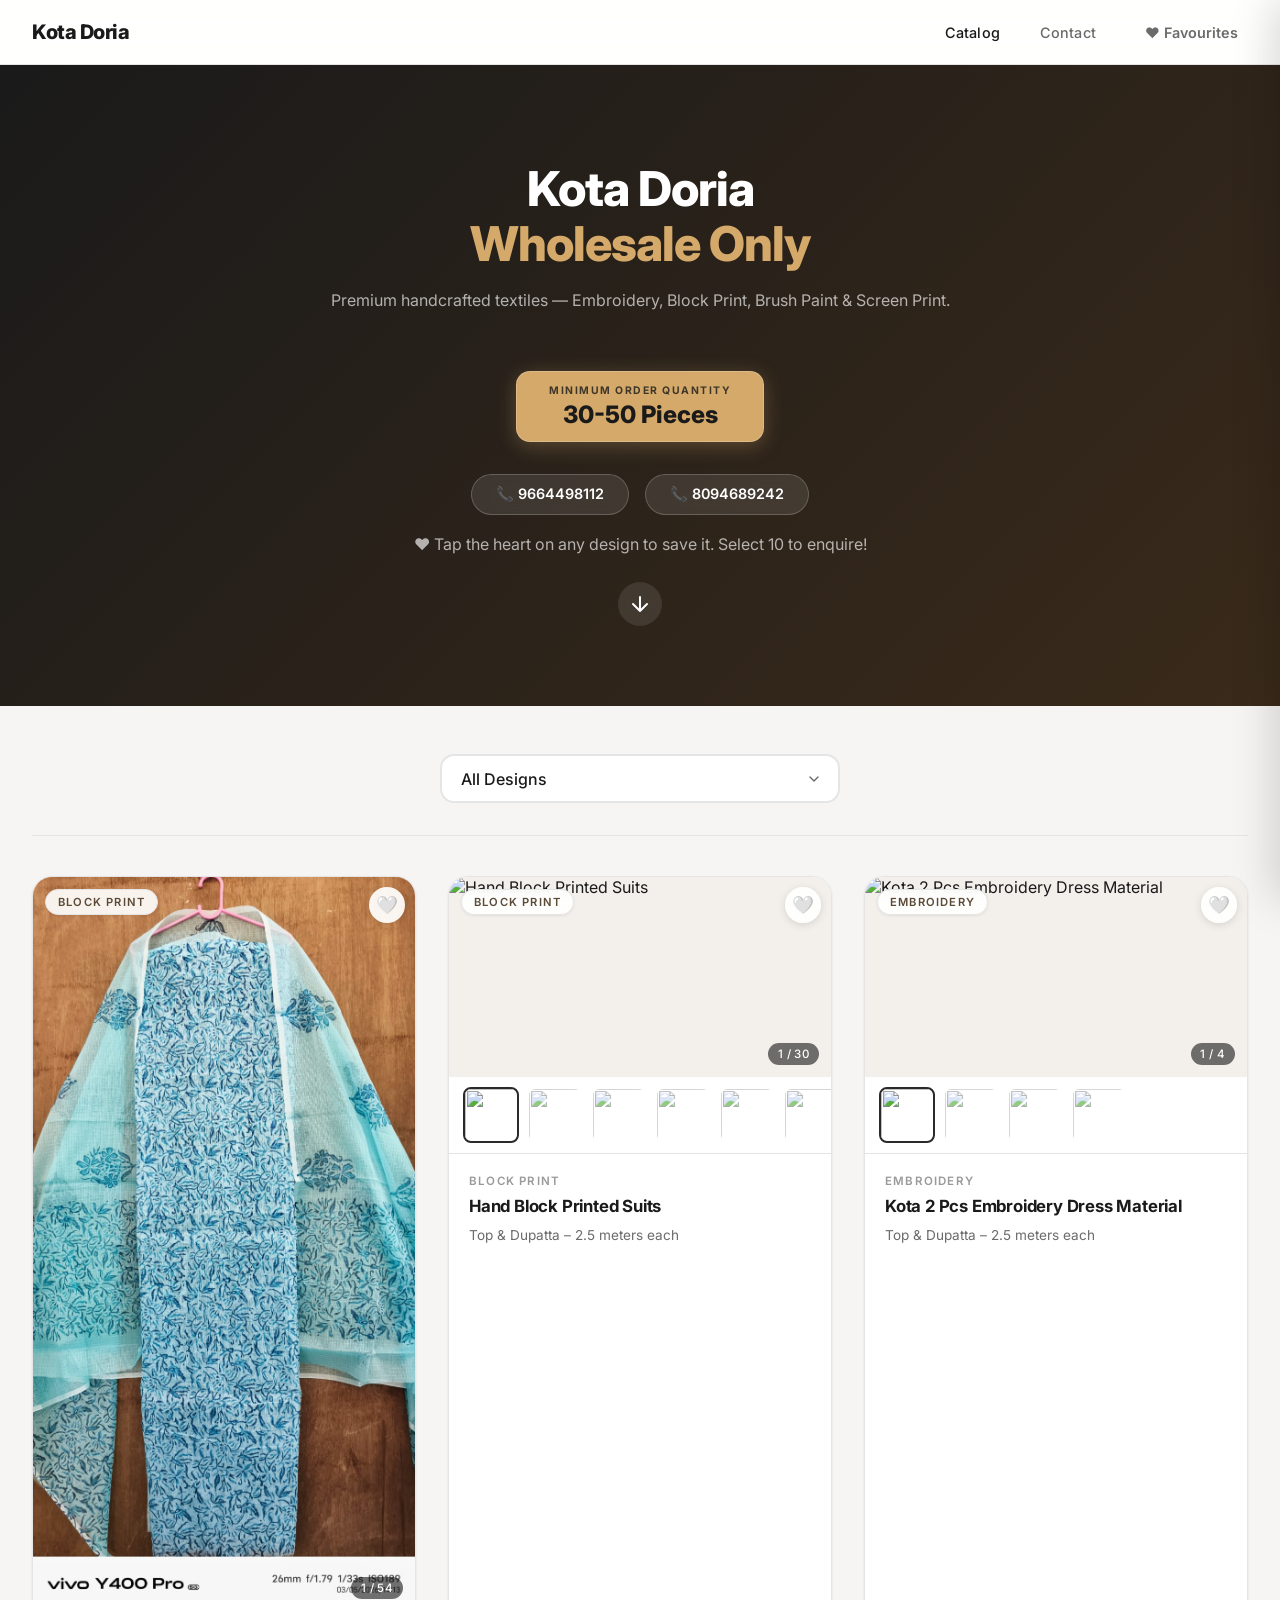
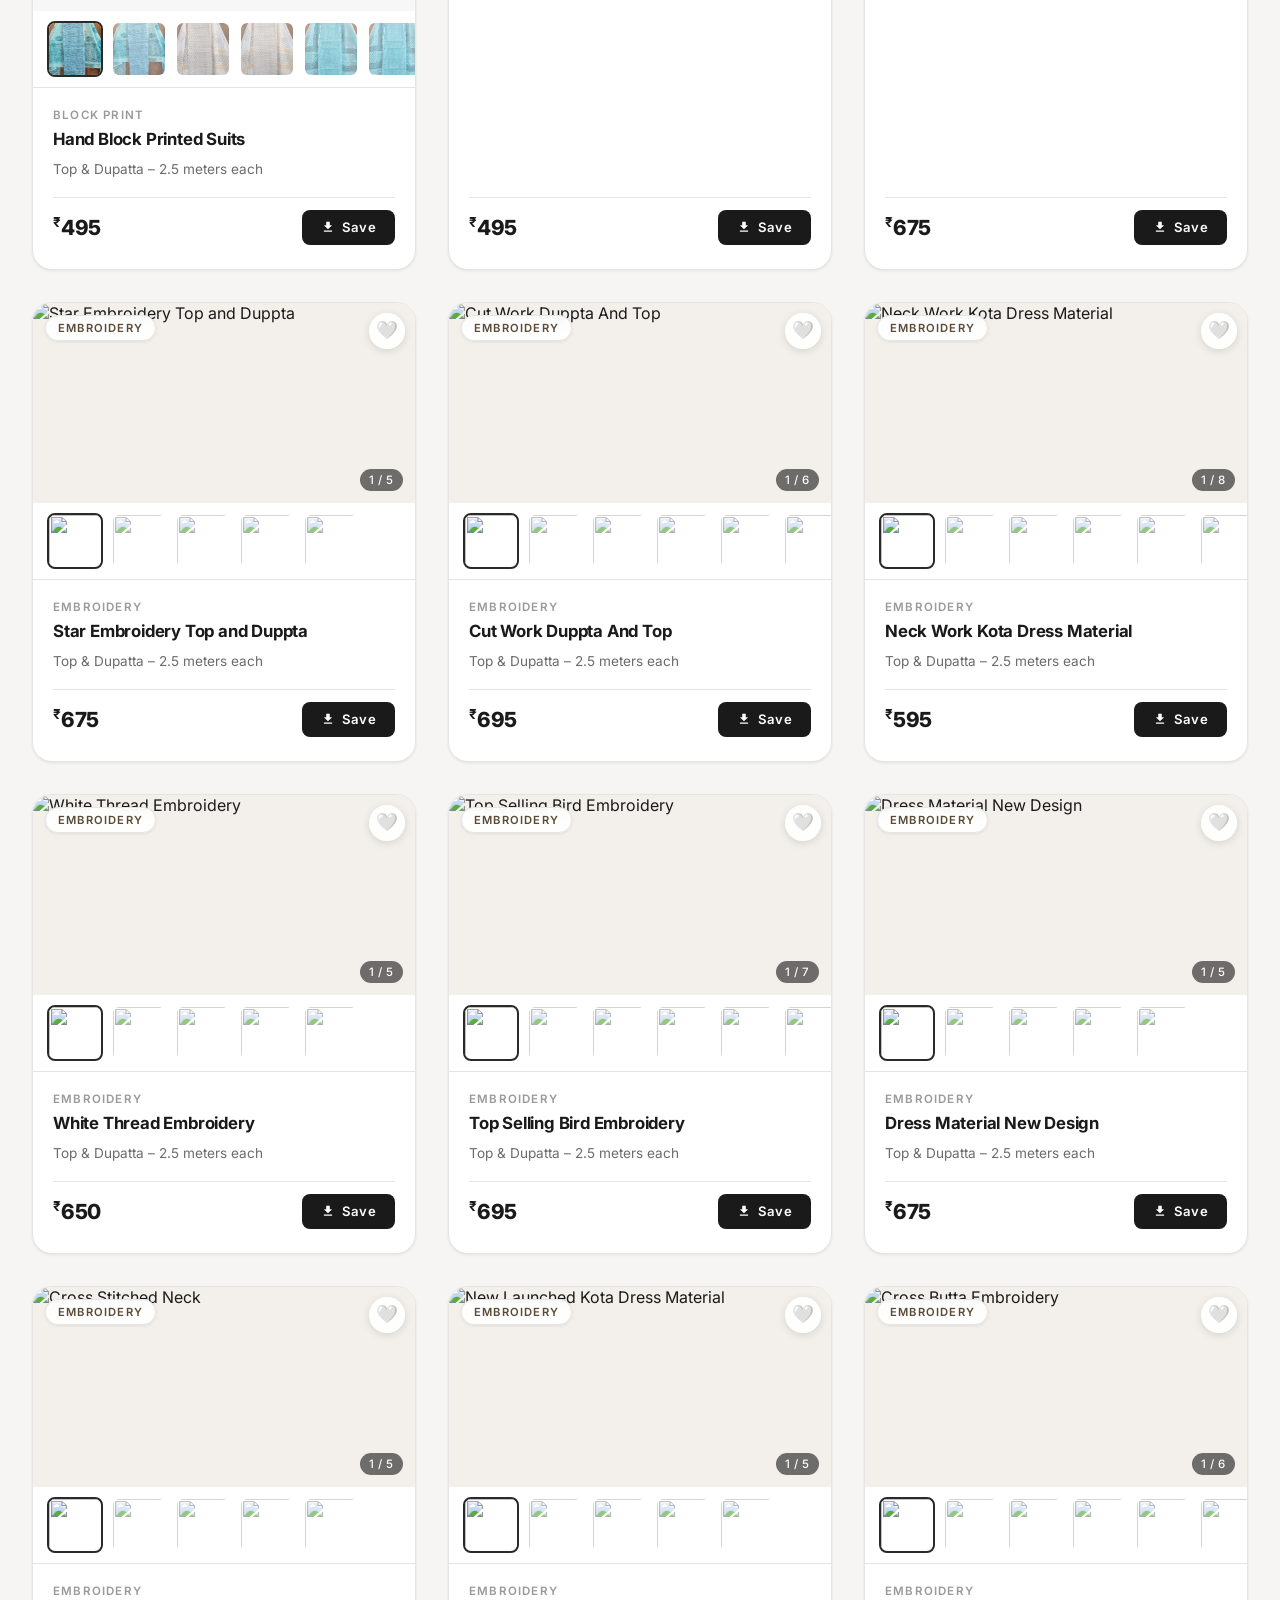
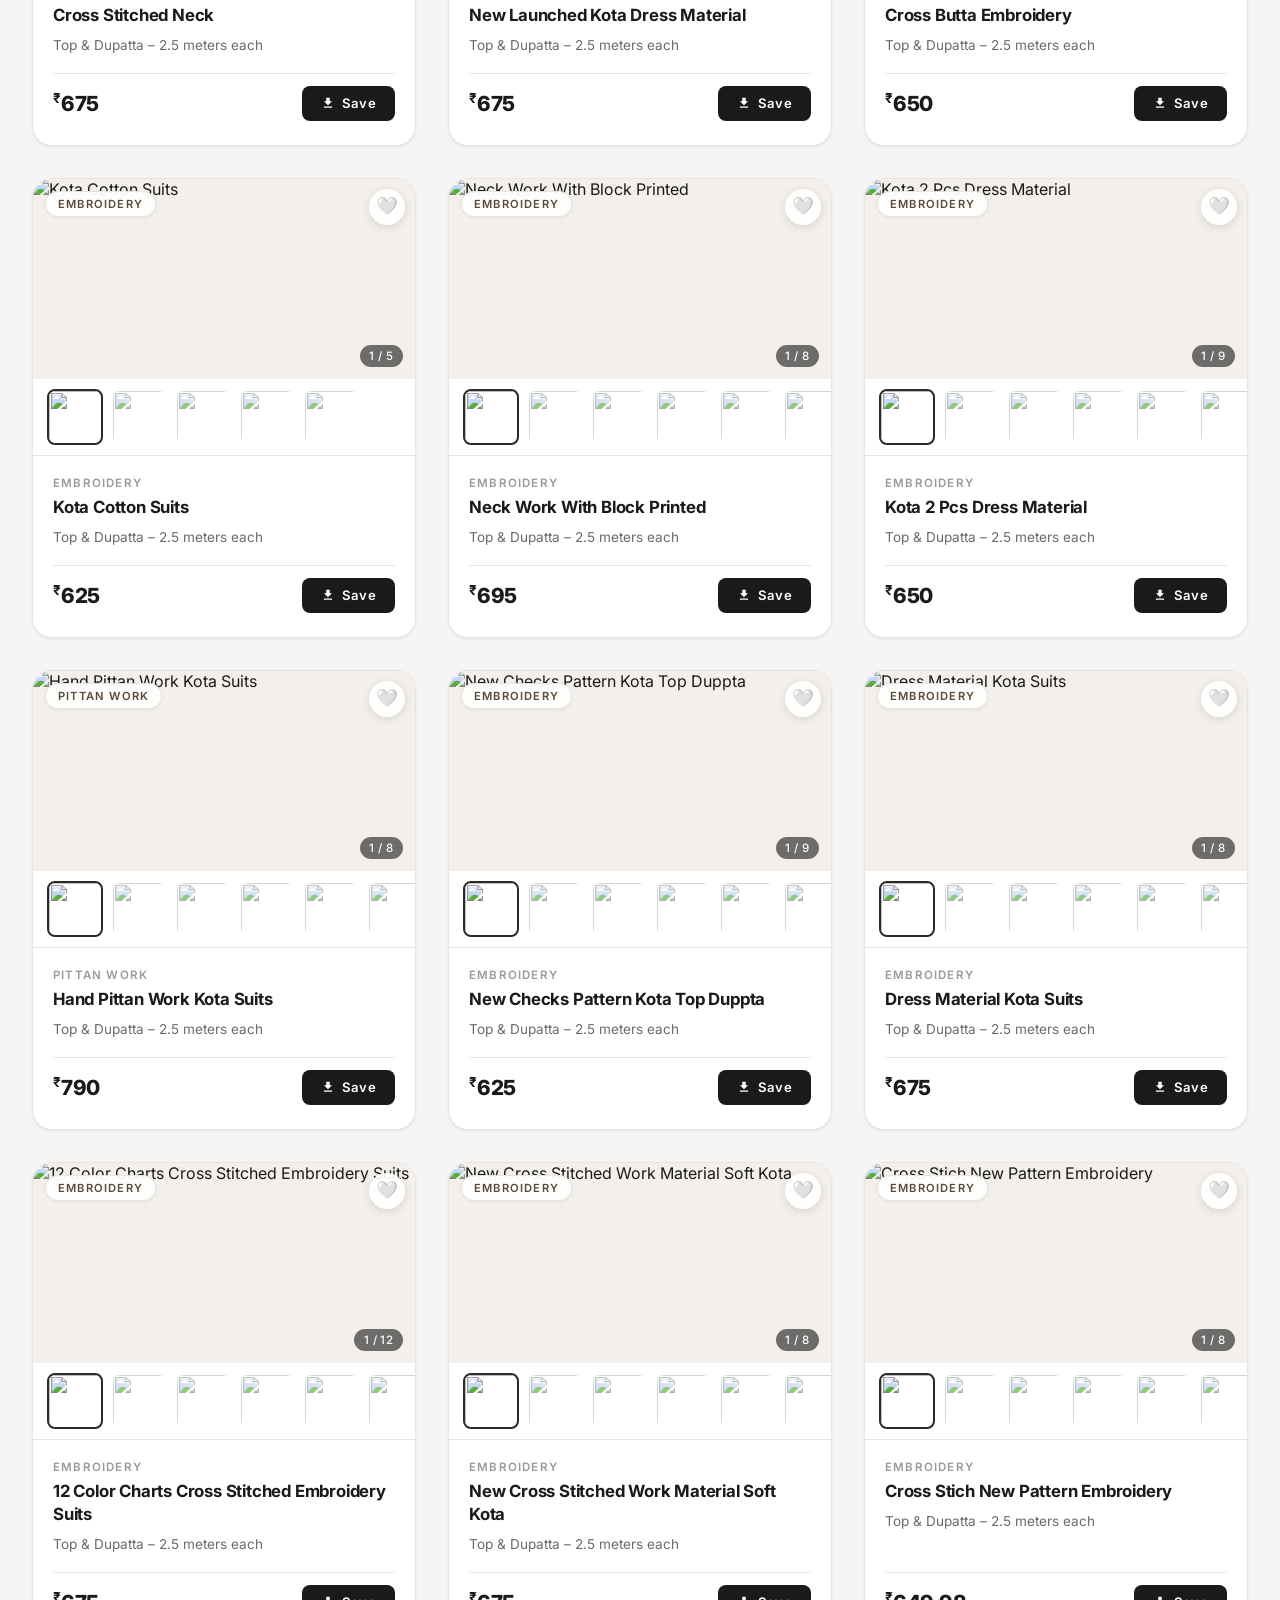
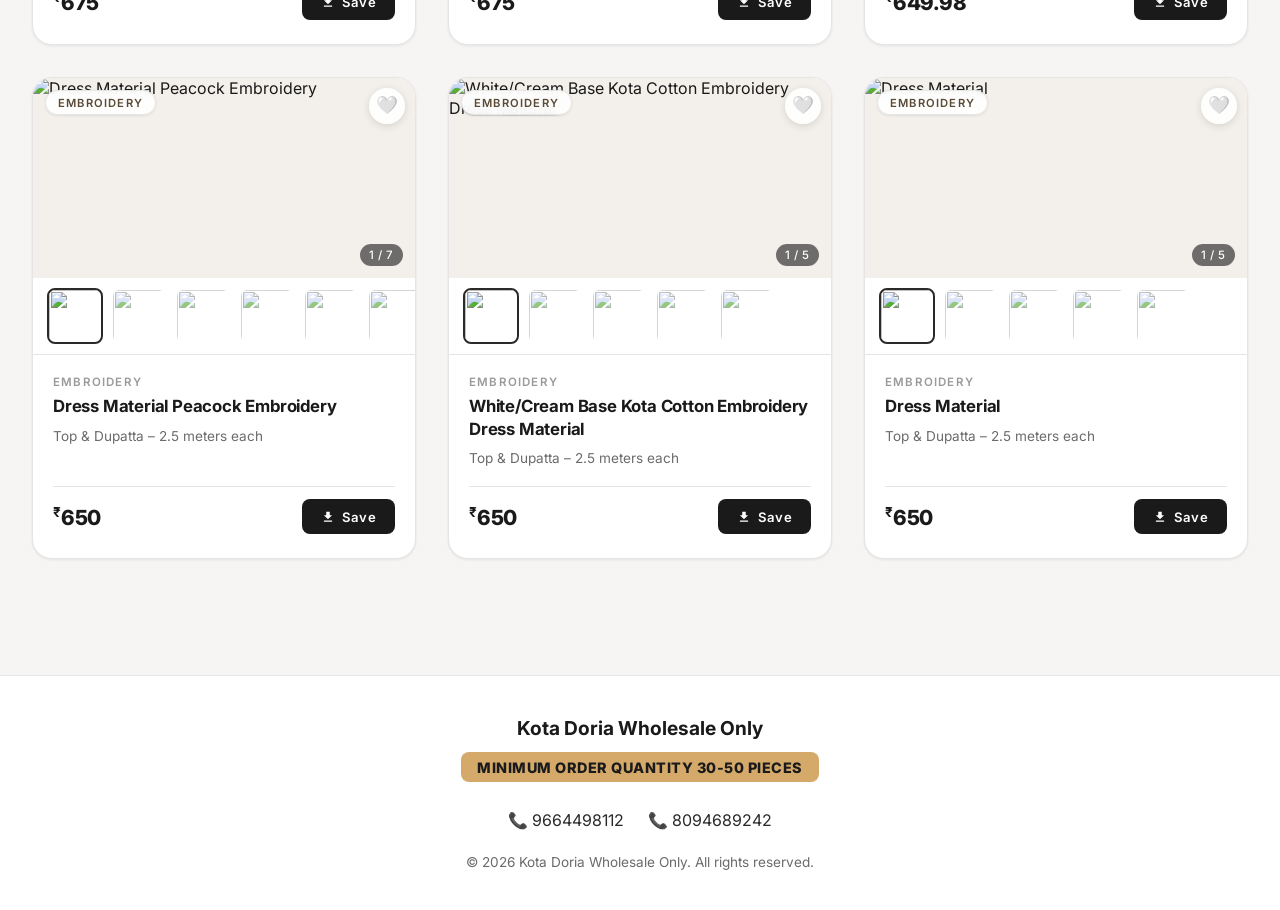
==== commit 2b3a1d05: "Update index.html" ====
--- a/index.html
+++ b/index.html
@@ -212,8 +212,82 @@
         }
         .success-toast.show { display: block; }
 
-        /* ══════ SELECTION INDICATOR on card ══════ */
-        .product-card.faved-card { outline: 2.5px solid #e11d48; outline-offset: 2px; }
+        /* ══════ PHOTO PICKER MODAL ══════ */
+        .pp-overlay {
+            display:none; position:fixed; inset:0; z-index:1500;
+            background:rgba(0,0,0,0.55); backdrop-filter:blur(6px);
+            align-items:flex-end; justify-content:center;
+        }
+        .pp-overlay.open { display:flex; animation:fadeIn 0.2s ease; }
+        @keyframes fadeIn { from{opacity:0} to{opacity:1} }
+
+        .pp-modal {
+            width:100%; max-width:520px;
+            background:#fff; border-radius:24px 24px 0 0;
+            padding:1.5rem 1.5rem 2rem;
+            display:flex; flex-direction:column; max-height:82vh;
+            animation:ppUp 0.3s cubic-bezier(0.22,1,0.36,1);
+        }
+        @keyframes ppUp { from{transform:translateY(100%)} to{transform:translateY(0)} }
+
+        .pp-head { display:flex; align-items:flex-start; justify-content:space-between; margin-bottom:0.75rem; }
+        .pp-head-text h3 { font-size:1.05rem; font-weight:800; margin:0 0 0.15rem; }
+        .pp-head-text p  { font-size:0.8rem; color:var(--text-secondary); margin:0; }
+        .pp-close { background:none; border:none; font-size:1.2rem; cursor:pointer; color:var(--text-muted); width:30px; height:30px; border-radius:50%; display:grid; place-items:center; transition:background 0.2s; }
+        .pp-close:hover { background:#f3f3f3; }
+
+        .pp-name {
+            font-size:0.82rem; font-weight:600;
+            background:#f8f7f5; border-radius:9px;
+            padding:0.5rem 0.85rem; margin-bottom:1rem;
+            color:var(--text-secondary); border-left:3px solid var(--accent);
+        }
+
+        .pp-grid-wrap { overflow-y:auto; flex:1; padding-right:2px; }
+        .pp-grid { display:grid; grid-template-columns:repeat(3,1fr); gap:0.65rem; }
+
+        .pp-thumb {
+            position:relative; border-radius:12px; overflow:hidden;
+            aspect-ratio:1; cursor:pointer;
+            border:2.5px solid transparent;
+            transition:border-color 0.2s, transform 0.15s;
+            background:#f3f3f3;
+        }
+        .pp-thumb:hover { transform:scale(1.03); border-color:rgba(0,0,0,0.15); }
+        .pp-thumb.selected { border-color:#22c55e; }
+        .pp-thumb img { width:100%; height:100%; object-fit:cover; display:block; }
+        .pp-check-ico {
+            position:absolute; inset:0;
+            background:rgba(34,197,94,0.3);
+            display:none; align-items:center; justify-content:center;
+            font-size:2rem; color:#fff; font-weight:800;
+            text-shadow:0 2px 4px rgba(0,0,0,0.3);
+        }
+        .pp-thumb.selected .pp-check-ico { display:flex; }
+        .pp-num {
+            position:absolute; bottom:4px; left:5px;
+            font-size:0.6rem; font-weight:700;
+            background:rgba(0,0,0,0.52); color:#fff;
+            border-radius:5px; padding:2px 5px;
+        }
+
+        .pp-foot { display:flex; gap:0.75rem; margin-top:1.1rem; flex-shrink:0; }
+        .pp-cancel {
+            padding:0.8rem 1.2rem; background:none;
+            border:2px solid #e5e5e5; border-radius:12px;
+            font-family:inherit; font-size:0.9rem; font-weight:600;
+            color:#666; cursor:pointer; transition:border-color 0.2s;
+        }
+        .pp-cancel:hover { border-color:#aaa; }
+        .pp-add-btn {
+            flex:1; padding:0.85rem;
+            background:#1a1a1a; color:#fff;
+            border:none; border-radius:12px;
+            font-family:inherit; font-size:0.95rem; font-weight:700;
+            cursor:pointer; transition:background 0.2s, transform 0.15s;
+        }
+        .pp-add-btn:hover:not(:disabled) { background:#333; transform:translateY(-1px); }
+        .pp-add-btn:disabled { opacity:0.35; cursor:not-allowed; transform:none; }
     </style>
 </head>
 <body>
@@ -274,6 +348,27 @@
         <p style="margin-top:1.5rem;color:var(--text-secondary);font-size:0.85rem;">© 2026 Kota Doria Wholesale Only. All rights reserved.</p>
     </footer>
 
+    <!-- ══════ PHOTO PICKER MODAL ══════ -->
+    <div class="pp-overlay" id="pp-overlay">
+        <div class="pp-modal">
+            <div class="pp-head">
+                <div class="pp-head-text">
+                    <h3>📸 Pick a Photo</h3>
+                    <p>Choose which color / variant you want</p>
+                </div>
+                <button class="pp-close" id="pp-close">✕</button>
+            </div>
+            <div class="pp-name" id="pp-name"></div>
+            <div class="pp-grid-wrap">
+                <div class="pp-grid" id="pp-grid"></div>
+            </div>
+            <div class="pp-foot">
+                <button class="pp-cancel" id="pp-cancel">Cancel</button>
+                <button class="pp-add-btn" id="pp-add-btn" disabled>❤️ Add to Favourites</button>
+            </div>
+        </div>
+    </div>
+
     <!-- ══════ FAVOURITES DRAWER ══════ -->
     <div class="fav-overlay" id="fav-overlay"></div>
     <div class="fav-drawer" id="fav-drawer">
